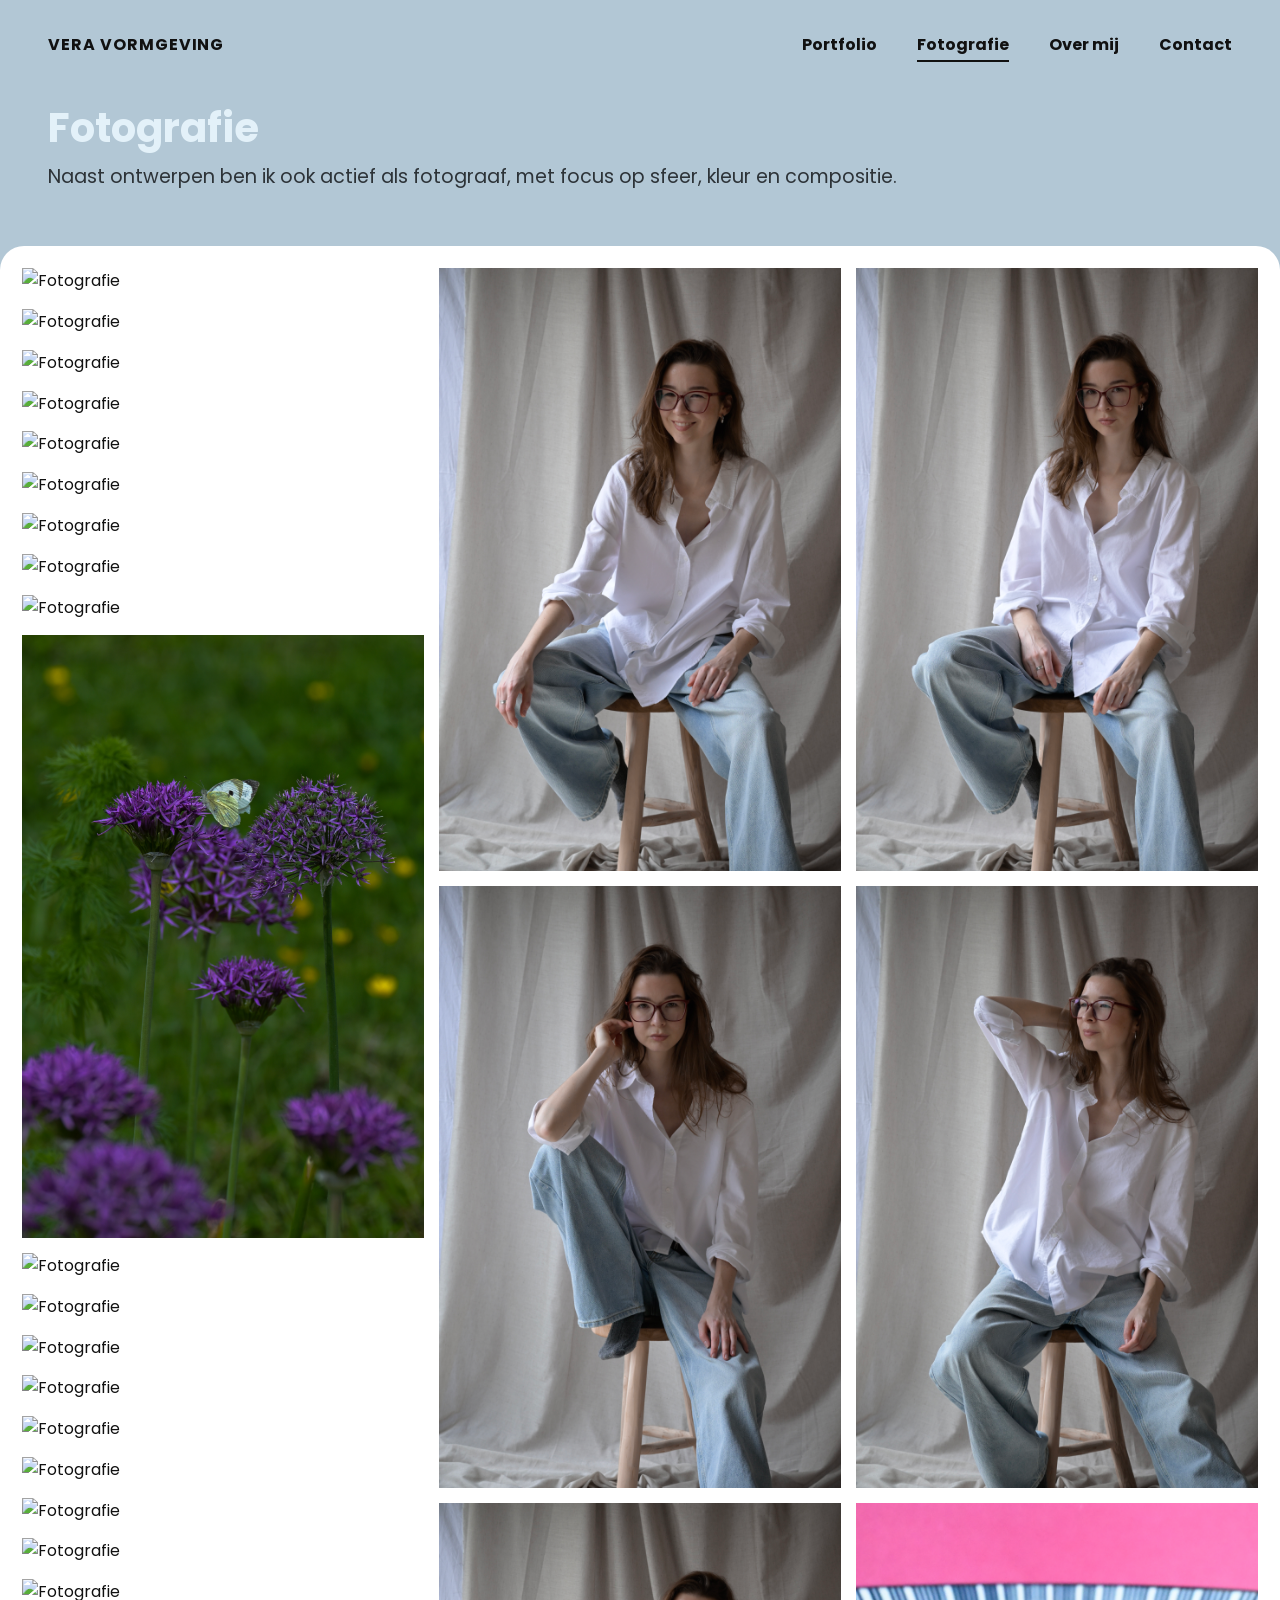
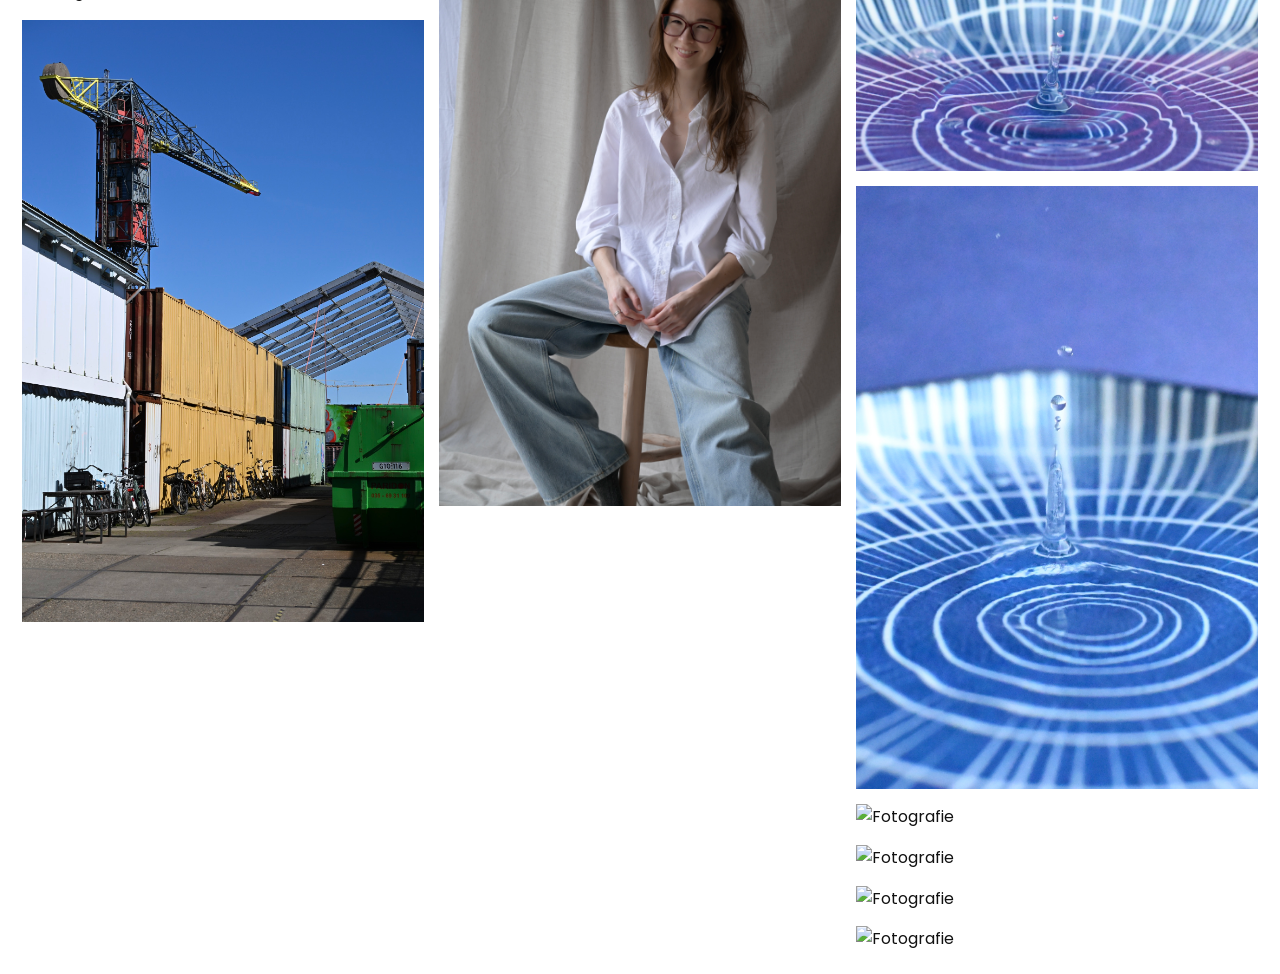
==== fotografie.html @ 042b2f21 "first commit" ====
<!DOCTYPE html>
<html lang="nl">
<head>
    <meta charset="UTF-8">
    <meta name="viewport" content="width=device-width, initial-scale=1.0">
    <title>Fotografie | VERA VORMGEVING</title>
    <link rel="preconnect" href="https://fonts.googleapis.com">
    <link rel="preconnect" href="https://fonts.gstatic.com" crossorigin>
    <link href="https://fonts.googleapis.com/css2?family=Poppins:wght@400;500;700&display=swap" rel="stylesheet">
    <link rel="stylesheet" href="css/style.css">
</head>
<body>

    <div class="top-section subpage-header">
        <header>
            <a href="index.html" class="logo">VERA VORMGEVING</a>
            <nav class="desktop-nav">
                <ul>
                    <li><a href="index.html">Portfolio</a></li>
                    <li><a href="fotografie.html" class="active-page">Fotografie</a></li>
                    <li><a href="over-mij.html">Over mij</a></li>
                    <li><a href="contact.html">Contact</a></li>
                </ul>
            </nav>
            <div class="menu-btn" id="menuToggle">
                Menu <span class="hamburger"></span>
            </div>
        </header>

        <nav class="mobile-nav" id="mobileNav">
            <ul>
                <li><a href="index.html" class="mobile-link">Portfolio</a></li>
                <li><a href="fotografie.html" class="mobile-link">Fotografie</a></li>
                <li><a href="over-mij.html" class="mobile-link">Over mij</a></li>
                <li><a href="contact.html" class="mobile-link">Contact</a></li>
            </ul>
        </nav>

        <section class="hero fotografie-hero">
            <h1>Fotografie</h1>
            <p class="sub-text">Naast ontwerpen ben ik ook actief als fotograaf, met focus op sfeer, kleur en compositie.</p>
        </section>
    </div>

    <main class="photo-masonry-container">
        <div class="photo-masonry-grid">
            
            <div class="grid-item photo-item">
                <img class="project-img" src="images/_DSC1963.jpg" alt="Fotografie" loading="lazy" decoding="async" sizes="(max-width: 768px) 100vw, 400px">
                <div class="item-info" style="display: none;">
                    <span class="category">Landschap</span>
                    <h3>Nijmeegse Aeroclub</h3>
                </div>
                <p class="project-desc" style="display: none;">ISO 100 | Diafragma 9,5 | Sluitertijd 1/250</p>
            </div>

            <div class="grid-item photo-item">
                <img class="project-img" src="images/_DSC1965.jpg" alt="Fotografie" loading="lazy" decoding="async" sizes="(max-width: 768px) 100vw, 400px">
                <div class="item-info" style="display: none;">
                    <span class="category">Natuur</span>
                    <h3>Natuurbegraafplaats Mookerheide</h3>
                </div>
                <p class="project-desc" style="display: none;">ISO 100 | Diafragma 8,0 | Sluitertijd 1/180</p>
            </div>

            <div class="grid-item photo-item">
                <img class="project-img" src="images/_DSC1996.jpg" alt="Fotografie" loading="lazy" decoding="async" sizes="(max-width: 768px) 100vw, 400px">
                <div class="item-info" style="display: none;">
                    <span class="category">Natuur</span>
                    <h3>Natuurbegraafplaats Mookerheide</h3>
                </div>
                <p class="project-desc" style="display: none;">ISO 100 | Diafragma 4,8 | Sluitertijd 1/180</p>
            </div>

            <div class="grid-item photo-item">
                <img class="project-img" src="images/_DSC2135.jpg" alt="Fotografie" loading="lazy" decoding="async" sizes="(max-width: 768px) 100vw, 400px">
                <div class="item-info" style="display: none;">
                    <span class="category">Landschap</span>
                    <h3>Mookerheide</h3>
                </div>
                <p class="project-desc" style="display: none;">ISO 100 | Diafragma 9,5 | Sluitertijd 1/250</p>
            </div>

            <div class="grid-item photo-item">
                <img class="project-img" src="images/_DSC2051.jpg" alt="Fotografie" loading="lazy" decoding="async" sizes="(max-width: 768px) 100vw, 400px">
                <div class="item-info" style="display: none;">
                    <span class="category">Architectuur</span>
                    <h3>Jachtslot Mookerheide</h3>
                </div>
                <p class="project-desc" style="display: none;">ISO 100 | Diafragma 11,0 | Sluitertijd 1/250</p>
            </div>

            <div class="grid-item photo-item">
                <img class="project-img" src="images/_DSC2069.jpg" alt="Fotografie" loading="lazy" decoding="async" sizes="(max-width: 768px) 100vw, 400px">
                <div class="item-info" style="display: none;">
                    <span class="category">Bloemen</span>
                    <h3>Ranonkel</h3>
                </div>
                <p class="project-desc" style="display: none;">ISO 100 | Diafragma 4,8 | Sluitertijd 1/1000</p>
            </div>

            <div class="grid-item photo-item">
                <img class="project-img" src="images/_DSC2071.jpg" alt="Fotografie" loading="lazy" decoding="async" sizes="(max-width: 768px) 100vw, 400px">
                <div class="item-info" style="display: none;">
                    <span class="category">Bloemen</span>
                    <h3>Kogelbloem</h3>
                </div>
                <p class="project-desc" style="display: none;">ISO 100 | Diafragma 9,5 | Sluitertijd 1/350</p>
            </div>

            <div class="grid-item photo-item">
                <img class="project-img" src="images/_DSC2077.jpg" alt="Fotografie" loading="lazy" decoding="async" sizes="(max-width: 768px) 100vw, 400px">
                <div class="item-info" style="display: none;">
                    <span class="category">Bloemen</span>
                    <h3>Nagelkruid met Aardhommel</h3>
                </div>
                <p class="project-desc" style="display: none;">ISO 100 | Diafragma 6,3 | Sluitertijd 1/500</p>
            </div>

            <div class="grid-item photo-item">
                <img class="project-img" src="images/_DSC2081.jpg" alt="Fotografie" loading="lazy" decoding="async" sizes="(max-width: 768px) 100vw, 400px">
                <div class="item-info" style="display: none;">
                    <span class="category">Bloemen</span>
                    <h3>Sierui met Weidehommel</h3>
                </div>
                <p class="project-desc" style="display: none;">ISO 100 | Diafragma 6,3 | Sluitertijd 1/350</p>
            </div>

            <div class="grid-item photo-item">
                <img class="project-img" src="images/_DSC2090.jpg" alt="Fotografie" loading="lazy" decoding="async" sizes="(max-width: 768px) 100vw, 400px">
                <div class="item-info" style="display: none;">
                    <span class="category">Bloemen</span>
                    <h3>Sieruien met Koolwitje</h3>
                </div>
                <p class="project-desc" style="display: none;">ISO 100 | Diafragma 5,6 | Sluitertijd 1/500</p>
            </div>

            <div class="grid-item photo-item">
                <img class="project-img" src="images/_DSC2094.jpg" alt="Fotografie" loading="lazy" decoding="async" sizes="(max-width: 768px) 100vw, 400px">
                <div class="item-info" style="display: none;">
                    <span class="category">Bloemen</span>
                    <h3>Duizendschoon</h3>
                </div>
                <p class="project-desc" style="display: none;">ISO 100 | Diafragma 5,0 | Sluitertijd 1/1000</p>
            </div>

            <div class="grid-item photo-item">
                <img class="project-img" src="images/_DSC2100.jpg" alt="Fotografie" loading="lazy" decoding="async" sizes="(max-width: 768px) 100vw, 400px">
                <div class="item-info" style="display: none;">
                    <span class="category">Industrieel</span>
                    <h3>Waco Glider Monument</h3>
                </div>
                <p class="project-desc" style="display: none;">ISO 100 | Diafragma 4,8 | Sluitertijd 1/1000</p>
            </div>

            <div class="grid-item photo-item">
                <img class="project-img" src="images/_DSC2115.jpg" alt="Fotografie" loading="lazy" decoding="async" sizes="(max-width: 768px) 100vw, 400px">
                <div class="item-info" style="display: none;">
                    <span class="category">Industrieel</span>
                    <h3>Waco Glider Monument</h3>
                </div>
                <p class="project-desc" style="display: none;">ISO 100 | Diafragma 9,5 | Sluitertijd 1/350</p>
            </div>

            <div class="grid-item photo-item">
                <img class="project-img" src="images/_DSC2117.jpg" alt="Fotografie" loading="lazy" decoding="async" sizes="(max-width: 768px) 100vw, 400px">
                <div class="item-info" style="display: none;">
                    <span class="category">Industrieel</span>
                    <h3>Waco Glider Monument</h3>
                </div>
                <p class="project-desc" style="display: none;">ISO 100 | Diafragma 9,5 | Sluitertijd 1/750</p>
            </div>

            <div class="grid-item photo-item">
                <img class="project-img" src="images/_DSC2157.jpg" alt="Fotografie" loading="lazy" decoding="async" sizes="(max-width: 768px) 100vw, 400px">
                <div class="item-info" style="display: none;">
                    <span class="category">Natuur</span>
                    <h3>Tussen de bomen</h3>
                </div>
                <p class="project-desc" style="display: none;">ISO 200 | Diafragma 11,0 | Sluitertijd 1/90</p>
            </div>

            <div class="grid-item photo-item">
                <img class="project-img" src="images/_DSC2173.jpg" alt="Fotografie" loading="lazy" decoding="async" sizes="(max-width: 768px) 100vw, 400px">
                <div class="item-info" style="display: none;">
                    <span class="category">Natuur</span>
                    <h3>Tussen de bomen</h3>
                </div>
                <p class="project-desc" style="display: none;">ISO 200 | Diafragma 11,0 | Sluitertijd 1/125</p>
            </div>

            <div class="grid-item photo-item">
                <img class="project-img" src="images/_DSC1784.jpg" alt="Fotografie" loading="lazy" decoding="async" sizes="(max-width: 768px) 100vw, 400px">
                <div class="item-info" style="display: none;">
                    <span class="category">Architectuur</span>
                    <h3>NDSM-Werf</h3>
                </div>
                <p class="project-desc" style="display: none;">ISO 400 | Diafragma 8,0 | Sluitertijd 1/350</p>
            </div>

            <div class="grid-item photo-item">
                <img class="project-img" src="images/_DSC1789.jpg" alt="Fotografie" loading="lazy" decoding="async" sizes="(max-width: 768px) 100vw, 400px">
                <div class="item-info" style="display: none;">
                    <span class="category">Architectuur</span>
                    <h3>NDSM-Werf</h3>
                </div>
                <p class="project-desc" style="display: none;">ISO 400 | Diafragma 8,0 | Sluitertijd 1/350</p>
            </div>

            <div class="grid-item photo-item">
                <img class="project-img" src="images/DSC_1702.jpg" alt="Fotografie" loading="lazy" decoding="async" sizes="(max-width: 768px) 100vw, 400px">
                <div class="item-info" style="display: none;">
                    <span class="category">Architectuur</span>
                    <h3>NDSM-Werf</h3>
                </div>
                <p class="project-desc" style="display: none;">ISO 100 | Diafragma 13,0 | Sluitertijd 1/90</p>
            </div>
            
            <div class="grid-item photo-item">
                <img class="project-img" src="images/DSC_1680.JPG" alt="Fotografie" loading="lazy" decoding="async" sizes="(max-width: 768px) 100vw, 400px">
                <div class="item-info" style="display: none;">
                    <span class="category">Constructie</span>
                    <h3>Afbouw DGTL</h3>
                </div>
                <p class="project-desc" style="display: none;">ISO 100 | Diafragma 8,0 | Sluitertijd 1/500</p>
            </div>

            <div class="grid-item photo-item">
                <img class="project-img" src="images/_DSC2342.jpg" alt="Fotografie" loading="lazy" decoding="async" sizes="(max-width: 768px) 100vw, 400px">
                <div class="item-info" style="display: none;">
                    <span class="category">Portret</span>
                    <h3>Portretshoot met Annicka</h3>
                </div>
                <p class="project-desc" style="display: none;">ISO 200 | Diafragma 4,5 | Sluitertijd 1/100</p>
            </div>

            <div class="grid-item photo-item">
                <img class="project-img" src="images/_DSC2294.jpg" alt="Fotografie" loading="lazy" decoding="async" sizes="(max-width: 768px) 100vw, 400px">
                <div class="item-info" style="display: none;">
                    <span class="category">Portret</span>
                    <h3>Portretshoot met Annicka</h3>
                </div>
                <p class="project-desc" style="display: none;">ISO 250 | Diafragma 4,5 | Sluitertijd 1/125</p>
            </div>

            <div class="grid-item photo-item">
                <img class="project-img" src="images/_DSC2324.jpg" alt="Fotografie" loading="lazy" decoding="async" sizes="(max-width: 768px) 100vw, 400px">
                <div class="item-info" style="display: none;">
                    <span class="category">Portret</span>
                    <h3>Portretshoot met Annicka</h3>
                </div>
                <p class="project-desc" style="display: none;">ISO 200 | Diafragma 4,5 | Sluitertijd 1/125</p>
            </div>

            <div class="grid-item photo-item">
                <img class="project-img" src="images/_DSC2334.jpg" alt="Fotografie" loading="lazy" decoding="async" sizes="(max-width: 768px) 100vw, 400px">
                <div class="item-info" style="display: none;">
                    <span class="category">Portret</span>
                    <h3>Portretshoot met Annicka</h3>
                </div>
                <p class="project-desc" style="display: none;">ISO 200 | Diafragma 4,5 | Sluitertijd 1/100</p>
            </div>

            <div class="grid-item photo-item">
                <img class="project-img" src="images/_DSC2282.jpg" alt="Fotografie" loading="lazy" decoding="async" sizes="(max-width: 768px) 100vw, 400px">
                <div class="item-info" style="display: none;">
                    <span class="category">Portret</span>
                    <h3>Portretshoot met Annicka</h3>
                </div>
                <p class="project-desc" style="display: none;">ISO 250 | Diafragma 4,5 | Sluitertijd 1/125</p>
            </div>

            <div class="grid-item photo-item">
                <img class="project-img" src="images/DSC_0498.jpg" alt="Fotografie" loading="lazy" decoding="async" sizes="(max-width: 768px) 100vw, 400px">
                <div class="item-info" style="display: none;">
                    <span class="category">Macro</span>
                    <h3>De druppel I</h3>
                </div>
                <p class="project-desc" style="display: none;">ISO 25600 | Diafragma 8,0 | Sluitertijd 1/2000</p>
            </div>

            <div class="grid-item photo-item">
                <img class="project-img" src="images/DSC_0866.jpg" alt="Fotografie" loading="lazy" decoding="async" sizes="(max-width: 768px) 100vw, 400px">
                <div class="item-info" style="display: none;">
                    <span class="category">Macro</span>
                    <h3>De druppel II</h3>
                </div>
                <p class="project-desc" style="display: none;">ISO 25600 | Diafragma 6,7 | Sluitertijd 1/2000</p>
            </div>

            <div class="grid-item photo-item">
                <img class="project-img" src="images/_DSC1944.jpg" alt="Fotografie" loading="lazy" decoding="async" sizes="(max-width: 768px) 100vw, 400px">
                <div class="item-info" style="display: none;">
                    <span class="category">Product</span>
                    <h3>YSL</h3>
                </div>
                <p class="project-desc" style="display: none;">ISO 160 | Diafragma 8,0 | Sluitertijd 30</p>
            </div>

            <div class="grid-item photo-item">
                <img class="project-img" src="images/DSC_1580.JPG" alt="Fotografie" loading="lazy" decoding="async" sizes="(max-width: 768px) 100vw, 400px">
                <div class="item-info" style="display: none;">
                    <span class="category">Macro</span>
                    <h3>Tussen de sprieten</h3>
                </div>
                <p class="project-desc" style="display: none;">ISO 400 | Diafragma 6,0 | Sluitertijd 1/180</p>
            </div>

            <div class="grid-item photo-item">
                <img class="project-img" src="images/DSC_1614.JPG" alt="Fotografie" loading="lazy" decoding="async" sizes="(max-width: 768px) 100vw, 400px">
                <div class="item-info" style="display: none;">
                    <span class="category">Macro</span>
                    <h3>Houtnerf</h3>
                </div>
                <p class="project-desc" style="display: none;">ISO 250 | Diafragma 6,3 | Sluitertijd 1/180</p>
            </div>

            <div class="grid-item photo-item">
                <img class="project-img" src="images/DSC_0244.JPG" alt="Fotografie" loading="lazy" decoding="async" sizes="(max-width: 768px) 100vw, 400px">
                <div class="item-info" style="display: none;">
                    <span class="category">Landschap</span>
                    <h3>Markermeer</h3>
                </div>
                <p class="project-desc" style="display: none;">ISO 100 | Diafragma 8,0 | Sluitertijd 1/500</p>
            </div>

        </div>
    </main>

    <div class="project-modal" id="projectModal">
        <span class="close-btn" id="closeBtn"></span>
        <div class="modal-content">
            <img id="modalMainImg" src="" alt="Grote weergave">
            <div class="modal-info">
                <h3 id="modalTitle">Project Titel</h3>
                <span id="modalCategory">CATEGORIE</span>
                <p class="modal-desc" id="modalDesc">Omschrijving...</p>
            </div>
        </div>
        <span class="nav-btn prev-btn" id="prevBtn">&lt;</span>
        <span class="nav-btn next-btn" id="nextBtn">&gt;</span>
    </div>

    <script src="js/script.js"></script>
</body>
</html>
---- css/style.css ----
/* =========================================
   1. CSS VARIABELEN & BASIS CONFIGURATIE
========================================= */
:root {
    /* Kleurenpalet */
    --color-primary-bg: #b2c7d5;
    --color-white: #ffffff;
    --color-light-blue: #e3f1f9;
    --color-dark-main: #111111;
    --color-dark-sub: #2d3338;
    --color-text-muted: #888888;
    --color-modal-bg: rgba(0, 0, 0, 0.9);
    --color-modal-text: #cccccc;
    
    /* Typografie */
    --font-main: 'Poppins', 'Segoe UI', Arial, sans-serif;
    --font-weight-regular: 400;
    --font-weight-medium: 500;
    --font-weight-bold: 700;
    
    --font-size-h1: 2.5em;
    --font-size-h1-sub: 2.8em;
    --font-size-h3: 1.1em;
    --font-size-body: 1em;
    --font-size-menu: 1em;
    --font-size-subtext: 1.2em;
}

* {
    margin: 0;
    padding: 0;
    box-sizing: border-box;
}

body {
    font-family: var(--font-main);
    background-color: var(--color-white);
    color: var(--color-dark-main);
    line-height: 1.6;
    font-size: var(--font-size-body);
}

body.subpage-body {
    background-color: var(--color-primary-bg) !important;
}

/* =========================================
   2. LAYOUT, STRUCTUUR & HEADER
========================================= */
.top-section {
    background-color: var(--color-primary-bg); 
    padding-bottom: 4em;
}

.subpage-header {
    padding-bottom: 3em;
}

header {
    display: flex;
    justify-content: space-between;
    align-items: center;
    padding: 2em 3em;
    position: relative;
    z-index: 999; 
}

.logo {
    font-weight: var(--font-weight-bold);
    letter-spacing: 0.06em;
    text-decoration: none;
    color: var(--color-dark-main);
}

/* =========================================
   3. NAVIGATIE (DESKTOP & MOBIEL)
========================================= */
.desktop-nav {
    margin-left: auto;
}

.desktop-nav ul {
    display: flex;
    list-style: none;
    gap: 2.5em;
}

.desktop-nav a {
    position: relative;
    text-decoration: none;
    color: var(--color-dark-main);
    font-size: var(--font-size-menu);
    font-weight: var(--font-weight-bold);
    padding-bottom: 0.4em; 
    transition: color 0.3s ease;
}

.desktop-nav a::after {
    content: '';
    position: absolute;
    width: 0;
    height: 0.125em;
    bottom: 0;
    left: 0;
    background-color: var(--color-dark-main);
    transition: width 0.3s ease; 
}

.desktop-nav a:hover::after,
.desktop-nav a.active-page::after {
    width: 100%;
}

/* Mobiel Menu componenten */
.menu-btn {
    display: none;
    align-items: center;
    gap: 0.6em;
    font-weight: var(--font-weight-bold);
    font-size: 0.8em;
    cursor: pointer;
}

.hamburger {
    display: inline-block;
    width: 2em;
    height: 2em;
    background-color: var(--color-dark-main);
    border-radius: 50%;
    position: relative;
}

.hamburger::before,
.hamburger::after {
    content: '';
    position: absolute;
    width: 0.875em;
    height: 0.1em;
    background-color: var(--color-white);
    left: 0.55em;
    transition: all 0.3s ease; 
}

.hamburger::before { top: 0.75em; }
.hamburger::after { top: 1.15em; }

.menu-btn.active .hamburger::before {
    top: 0.95em;
    transform: rotate(45deg);
}

.menu-btn.active .hamburger::after {
    top: 0.95em;
    transform: rotate(-45deg);
}

.mobile-nav {
    position: fixed; 
    top: 0;
    left: 0;
    width: 100%;
    height: 100vh; 
    background-color: var(--color-primary-bg); 
    display: flex;
    justify-content: center;
    align-items: center;
    z-index: 998; 
    opacity: 0;
    visibility: hidden;
    transform: translateY(-1.25em); 
    transition: all 0.4s ease;
}

.mobile-nav.open {
    opacity: 1;
    visibility: visible;
    transform: translateY(0);
}

.mobile-nav ul {
    list-style: none;
    text-align: center;
}

.mobile-nav li {
    margin: 1.5em 0;
}

.mobile-nav a {
    color: var(--color-dark-main);
    font-size: 1.5em; 
    font-weight: var(--font-weight-medium);
    letter-spacing: -0.04em;
    text-decoration: none;
    transition: opacity 0.3s;
}

.mobile-nav a:hover {
    opacity: 0.5;
}

/* =========================================
   4. HERO SECTIE & FILTERS
========================================= */
.hero {
    padding: 1em 3em;
}

.hero h1 {
    font-size: var(--font-size-h1);
    max-width: 32em;
    line-height: 1.1;
    margin-bottom: 0.3em;
    color: var(--color-light-blue);
}

.sub-text {
    font-size: var(--font-size-subtext);
    color: var(--color-dark-sub);
    margin-bottom: 1em;
}

.controls {
    display: flex;
    justify-content: space-between;
    align-items: flex-end;
    margin-top: 3em;
}

.filters {
    display: flex;
    gap: 0.5em;
}

.filter-btn {
    background: none;
    border: 0.04em solid var(--color-white);
    padding: 0.6em 1.2em;
    border-radius: 1.25em;
    font-size: 0.9em;
    font-weight: var(--font-weight-bold);
    cursor: pointer;
    transition: 0.3s;
    color: var(--color-dark-sub);
}

.filter-btn.active, .filter-btn:hover {
    background: var(--color-dark-main);
    color: var(--color-white);
    border-color: var(--color-dark-main);
}

/* =========================================
   5. PORTFOLIO GRID (HOMEPAGE)
========================================= */
.gallery-container {
    background: var(--color-white);
    border-radius: 1.5em 1.5em 0 0;
    margin-top: -1.85em;
    padding: 4em 3em;
}

.gallery-grid {
    display: grid;
    grid-template-columns: repeat(auto-fill, minmax(18.75em, 1fr));
    gap: 3em 1.5em; 
}

.grid-item {
    display: flex;
    flex-direction: column;
    cursor: pointer;
}

.grid-item.hide {
    display: none !important;
}

.project-frame {
    width: 100%;
    height: 21.875em; 
    background-color: #f7f8f9; 
    padding: 1.25em; 
    border-radius: 0.6em; 
    display: flex;
    justify-content: center;
    align-items: center;
    margin-bottom: 0.9em;
}

.project-img {
    max-width: 100%;
    max-height: 100%;
    width: auto;
    height: auto;
    display: block; 
    transition: transform 0.4s ease;
}

.grid-item:hover .project-img,
.photo-item:hover .project-img {
    transform: scale(1.03); 
}

.category {
    font-size: 0.65em;
    font-weight: var(--font-weight-bold);
    color: var(--color-text-muted);
    letter-spacing: 0.06em;
}

.item-info h3 {
    font-size: var(--font-size-h3);
    margin-top: 0.2em;
    font-weight: var(--font-weight-medium);
    color: var(--color-dark-main);
}

.project-desc {
    display: none; 
}

/* =========================================
   6. FOTOGRAFIE MASONRY WALL (APARTE PAGINA)
========================================= */
.photo-masonry-container {
    background: var(--color-white);
    border-radius: 1.5em 1.5em 0 0;
    margin-top: -1.85em;
    padding: 1.4em; 
}

.photo-masonry-grid {
    column-count: 3;
    column-gap: 0.95em; 
    width: 100%;
}

.photo-item {
    display: block;
    width: 100%;
    margin-bottom: 0.95em; 
    break-inside: avoid; 
    cursor: pointer;
    overflow: hidden;
}

.photo-item .project-img {
    width: 100%;
    height: auto; 
    border-radius: 0; 
}

/* =========================================
   7. SUBPAGINA LAY-OUTS (OVER MIJ & CONTACT)
========================================= */
.subpage-container {
    background-color: var(--color-primary-bg); 
    padding: 4em 3em;
}

.about-text h1, 
.contact-page-layout h1 {
    font-size: var(--font-size-h1-sub);
    margin-bottom: 0.3em;
    font-weight: var(--font-weight-bold);
    color: var(--color-light-blue); 
}

.about-text p,
.contact-intro {
    font-size: var(--font-size-body);
    color: var(--color-dark-sub);
    line-height: 1.7;
    max-width: 38em;
}

.about-page-layout {
    max-width: 68.75em;
    margin: 0 auto;
    display: flex;
    align-items: center;
    gap: 4em;
    padding: 1em 0;
}

.about-image {
    flex: 1;
}

.about-image img {
    width: 100%;
    max-width: 28em;
    height: auto;
    display: block;
    margin: 0 auto;
    box-shadow: 0 0.6em 1.8em rgba(0,0,0,0.05);
}

.about-text {
    flex: 1.2;
}

.about-text p {
    margin-bottom: 1.1em;
}

.contact-page-layout {
    max-width: 40.625em;
    margin: 0 auto;
    text-align: center;
    padding: 1em 0;
    display: flex;
    flex-direction: column;
    align-items: center;
}

.contact-intro {
    margin-bottom: 3em;
}

.contact-form {
    display: flex;
    flex-direction: column;
    gap: 1.2em;
    width: 100%;
}

.form-group input,
.form-group textarea {
    width: 100%;
    padding: 1em;
    border: 0.06em solid var(--color-white);
    border-radius: 0.6em;
    font-family: inherit;
    font-size: 0.95em;
    outline: none;
    background-color: rgba(255, 255, 255, 0.9); 
    transition: all 0.3s;
}

.form-group input:focus,
.form-group textarea:focus {
    border-color: var(--color-dark-main);
    background-color: var(--white);
}

.submit-btn {
    background-color: var(--color-dark-main);
    color: var(--color-white);
    border: none;
    padding: 1em 2.5em;
    border-radius: 1.55em;
    font-weight: var(--font-weight-bold);
    font-size: 0.95em;
    cursor: pointer;
    transition: all 0.3s;
    align-self: center;
    margin-top: 1em;
}

.submit-btn:hover {
    background-color: var(--color-white);
    color: var(--color-dark-main);
}

/* =========================================
   8. PROJECT POP-UP / MODAL
========================================= */
.project-modal {
    position: fixed;
    top: 0;
    left: 0;
    width: 100%;
    height: 100vh;
    background-color: var(--color-modal-bg); 
    z-index: 1000; 
    display: flex;
    justify-content: center;
    align-items: center;
    opacity: 0;
    visibility: hidden;
    transition: all 0.3s ease;
}

.project-modal.active {
    opacity: 1;
    visibility: visible;
}

.modal-content {
    position: relative;
    width: 85%; 
    max-width: 75em;
    display: flex;
    flex-direction: row; 
    align-items: center;
    justify-content: center;
    gap: 4em; 
}

.modal-content img {
    max-width: 60%; 
    max-height: 85vh; 
    object-fit: contain; 
    box-shadow: 0 0.6em 2.5em rgba(0, 0, 0, 0.6); 
}

.modal-info {
    text-align: left; 
    max-width: 40%; 
    display: flex;
    flex-direction: column;
}

.modal-info h3 {
    color: var(--color-white); 
    font-size: 1.6em; 
    margin-bottom: 0.2em;
    line-height: 1.2;
    font-weight: var(--font-weight-medium);
}

#modalCategory {
    color: var(--color-text-muted); 
    font-size: 0.8em;
    letter-spacing: 0.12em;
    margin-bottom: 1.5em;
    display: block; 
}

.modal-desc {
    font-size: 1.05em;
    color: var(--color-modal-text); 
    line-height: 1.7;
}

.close-btn {
    position: fixed; 
    top: 2em;
    right: 3em;
    width: 2em;  
    height: 2em;
    background-color: var(--color-white); 
    border-radius: 50%;
    cursor: pointer;
    transition: transform 0.3s ease;
    z-index: 1002;
}

.close-btn::before,
.close-btn::after {
    content: '';
    position: absolute;
    width: 0.875em;
    height: 0.1em;
    background-color: var(--color-dark-main); 
    left: 0.55em;
    top: 0.95em; 
    pointer-events: none; 
}

.close-btn::before { transform: rotate(45deg); }
.close-btn::after { transform: rotate(-45deg); }
.close-btn:hover { transform: scale(1.1); }

.nav-btn {
    position: fixed; 
    top: 50%;
    transform: translateY(-50%);
    font-size: 2em; 
    color: rgba(255, 255, 255, 0.7);
    cursor: pointer;
    padding: 0.45em;
    user-select: none; 
    transition: color 0.3s, transform 0.3s;
    z-index: 1002; 
}

.nav-btn:hover {
    color: var(--color-white);
    transform: translateY(-50%) scale(1.1); 
}

.prev-btn { left: 2%; }
.next-btn { right: 2%; }

/* =========================================
   9. MEDIA QUERIES (RESPONSIVE)
========================================= */
@media (max-width: 56.25em) {
    .photo-masonry-grid {
        column-count: 2;
    }
}

@media (max-width: 48em) {
    .desktop-nav { display: none; }
    .menu-btn { display: flex; }
    
    header, .hero { padding: 1.5em; }
    .hero h1 { font-size: 2.2em; }
    .filters { flex-wrap: wrap; gap: 0.5em; }
    
    .gallery-container {
        padding: 2em 1.5em;
        margin-top: -0.95em; 
        border-radius: 0.95em 0.95em 0 0;
    }
    
    .subpage-container { padding: 2em 1.5em; }
    .about-page-layout, .contact-page-layout { flex-direction: column; text-align: center; }
    .about-text h1, .contact-page-layout h1 { font-size: 2.2em; }
    .submit-btn { width: 100%; }

    .modal-content { flex-direction: column; gap: 1.5em; width: 90%; }
    .modal-content img { max-height: 55vh; max-width: 100%; }
    .modal-info { max-width: 100%; text-align: center; }
    #modalCategory { margin-bottom: 0.5em; }
    
    .close-btn { 
        top: 1.5em; 
        right: 1.5em; 
    }
    
    .nav-btn { 
        font-size: 2em;
        top: auto !important;
        bottom: 1.5em;
        transform: none !important;
        transition: none !important;
    }
    
    .prev-btn { 
        left: 20%; 
    }
    
    .next-btn { 
        right: 20%; 
    }

    .modal-content {
        padding-bottom: 4em;
    }
}

@media (max-width: 37.5em) {
    .photo-masonry-grid {
        column-count: 1;
        column-gap: 0;
    }
    .photo-item {
        margin-bottom: 0.6em;
    }
    .photo-masonry-container {
        padding: 1.2em;
    }
}
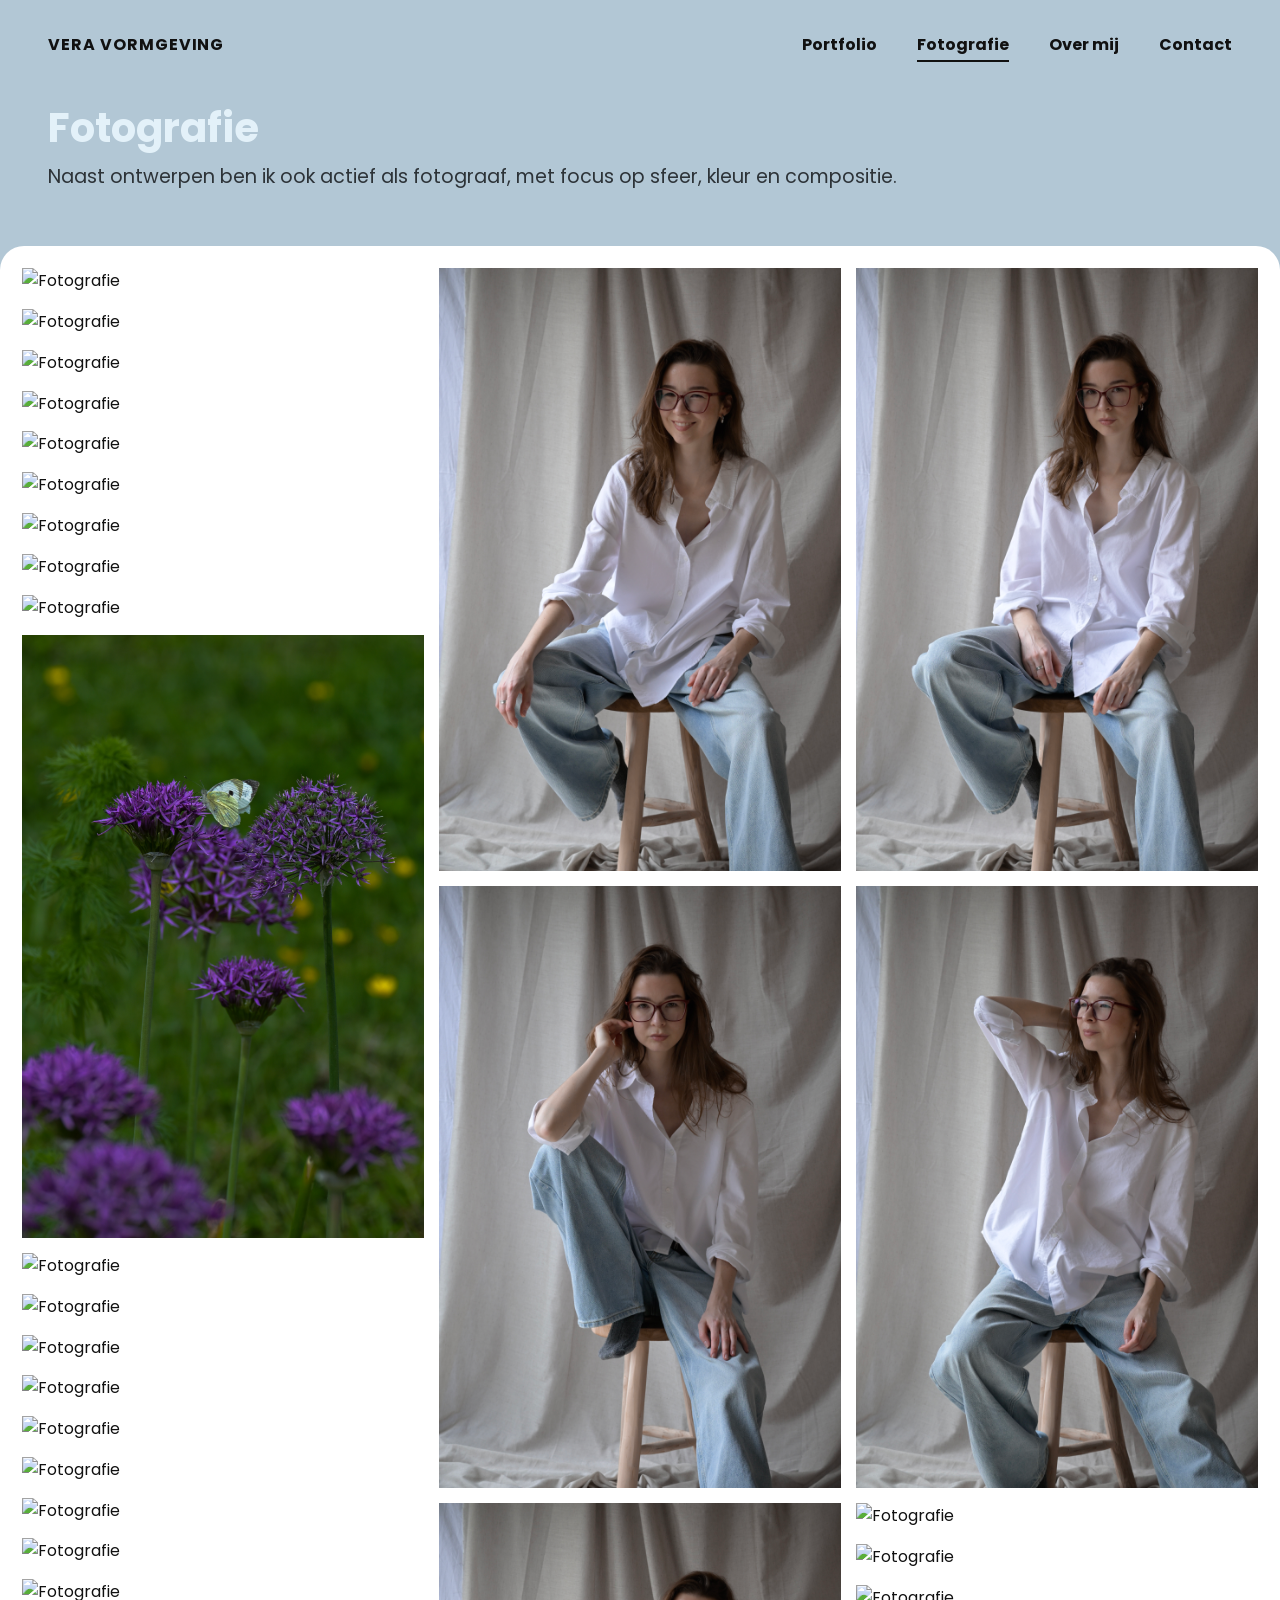
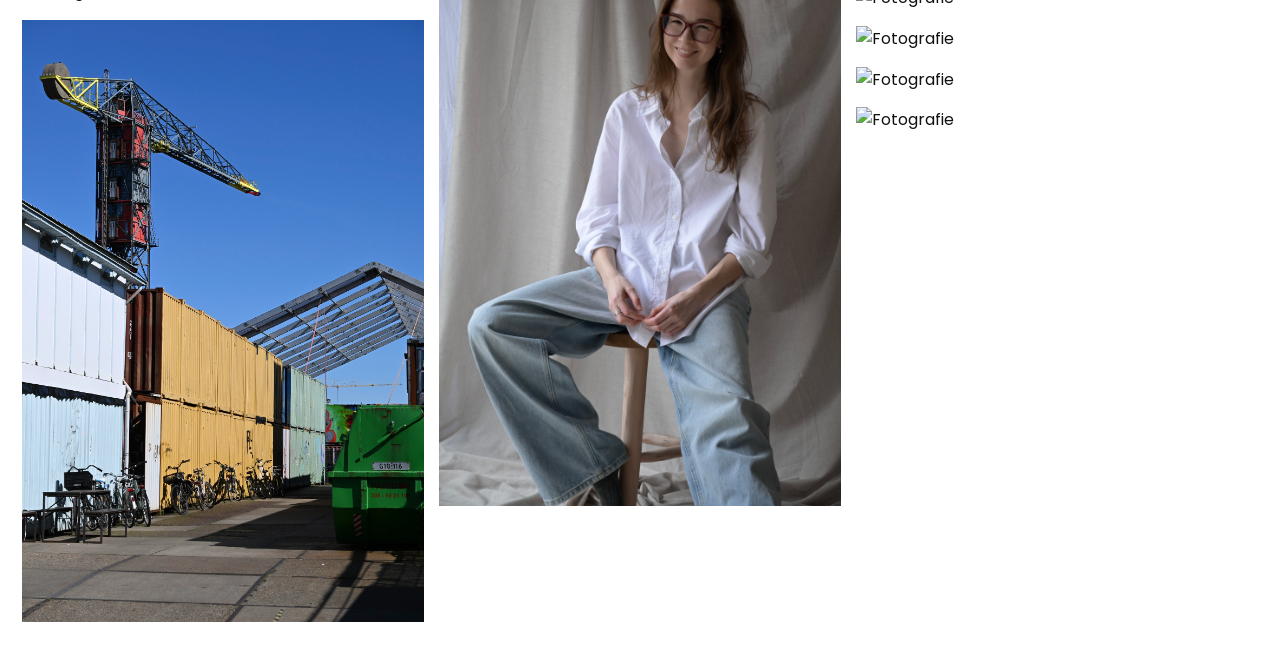
==== commit 53f345b0: "naamwijziging afbeeldingen" ====
--- a/fotografie.html
+++ b/fotografie.html
@@ -46,7 +46,7 @@
         <div class="photo-masonry-grid">
             
             <div class="grid-item photo-item">
-                <img class="project-img" src="images/_DSC1963.jpg" alt="Fotografie" loading="lazy" decoding="async" sizes="(max-width: 768px) 100vw, 400px">
+                <img class="project-img" src="images/DSC_1963.JPG" alt="Fotografie" loading="lazy" decoding="async" sizes="(max-width: 768px) 100vw, 400px">
                 <div class="item-info" style="display: none;">
                     <span class="category">Landschap</span>
                     <h3>Nijmeegse Aeroclub</h3>
@@ -55,7 +55,7 @@
             </div>
 
             <div class="grid-item photo-item">
-                <img class="project-img" src="images/_DSC1965.jpg" alt="Fotografie" loading="lazy" decoding="async" sizes="(max-width: 768px) 100vw, 400px">
+                <img class="project-img" src="images/DSC_1965.JPG" alt="Fotografie" loading="lazy" decoding="async" sizes="(max-width: 768px) 100vw, 400px">
                 <div class="item-info" style="display: none;">
                     <span class="category">Natuur</span>
                     <h3>Natuurbegraafplaats Mookerheide</h3>
@@ -64,7 +64,7 @@
             </div>
 
             <div class="grid-item photo-item">
-                <img class="project-img" src="images/_DSC1996.jpg" alt="Fotografie" loading="lazy" decoding="async" sizes="(max-width: 768px) 100vw, 400px">
+                <img class="project-img" src="images/DSC_1996.JPG" alt="Fotografie" loading="lazy" decoding="async" sizes="(max-width: 768px) 100vw, 400px">
                 <div class="item-info" style="display: none;">
                     <span class="category">Natuur</span>
                     <h3>Natuurbegraafplaats Mookerheide</h3>
@@ -73,7 +73,7 @@
             </div>
 
             <div class="grid-item photo-item">
-                <img class="project-img" src="images/_DSC2135.jpg" alt="Fotografie" loading="lazy" decoding="async" sizes="(max-width: 768px) 100vw, 400px">
+                <img class="project-img" src="images/DSC_2135.JPG" alt="Fotografie" loading="lazy" decoding="async" sizes="(max-width: 768px) 100vw, 400px">
                 <div class="item-info" style="display: none;">
                     <span class="category">Landschap</span>
                     <h3>Mookerheide</h3>
@@ -82,7 +82,7 @@
             </div>
 
             <div class="grid-item photo-item">
-                <img class="project-img" src="images/_DSC2051.jpg" alt="Fotografie" loading="lazy" decoding="async" sizes="(max-width: 768px) 100vw, 400px">
+                <img class="project-img" src="images/DSC_2051.JPG" alt="Fotografie" loading="lazy" decoding="async" sizes="(max-width: 768px) 100vw, 400px">
                 <div class="item-info" style="display: none;">
                     <span class="category">Architectuur</span>
                     <h3>Jachtslot Mookerheide</h3>
@@ -91,7 +91,7 @@
             </div>
 
             <div class="grid-item photo-item">
-                <img class="project-img" src="images/_DSC2069.jpg" alt="Fotografie" loading="lazy" decoding="async" sizes="(max-width: 768px) 100vw, 400px">
+                <img class="project-img" src="images/DSC_2069.JPG" alt="Fotografie" loading="lazy" decoding="async" sizes="(max-width: 768px) 100vw, 400px">
                 <div class="item-info" style="display: none;">
                     <span class="category">Bloemen</span>
                     <h3>Ranonkel</h3>
@@ -100,7 +100,7 @@
             </div>
 
             <div class="grid-item photo-item">
-                <img class="project-img" src="images/_DSC2071.jpg" alt="Fotografie" loading="lazy" decoding="async" sizes="(max-width: 768px) 100vw, 400px">
+                <img class="project-img" src="images/DSC_2071.JPG" alt="Fotografie" loading="lazy" decoding="async" sizes="(max-width: 768px) 100vw, 400px">
                 <div class="item-info" style="display: none;">
                     <span class="category">Bloemen</span>
                     <h3>Kogelbloem</h3>
@@ -109,7 +109,7 @@
             </div>
 
             <div class="grid-item photo-item">
-                <img class="project-img" src="images/_DSC2077.jpg" alt="Fotografie" loading="lazy" decoding="async" sizes="(max-width: 768px) 100vw, 400px">
+                <img class="project-img" src="images/DSC_2077.JPG" alt="Fotografie" loading="lazy" decoding="async" sizes="(max-width: 768px) 100vw, 400px">
                 <div class="item-info" style="display: none;">
                     <span class="category">Bloemen</span>
                     <h3>Nagelkruid met Aardhommel</h3>
@@ -118,7 +118,7 @@
             </div>
 
             <div class="grid-item photo-item">
-                <img class="project-img" src="images/_DSC2081.jpg" alt="Fotografie" loading="lazy" decoding="async" sizes="(max-width: 768px) 100vw, 400px">
+                <img class="project-img" src="images/DSC_2081.JPG" alt="Fotografie" loading="lazy" decoding="async" sizes="(max-width: 768px) 100vw, 400px">
                 <div class="item-info" style="display: none;">
                     <span class="category">Bloemen</span>
                     <h3>Sierui met Weidehommel</h3>
@@ -127,7 +127,7 @@
             </div>
 
             <div class="grid-item photo-item">
-                <img class="project-img" src="images/_DSC2090.jpg" alt="Fotografie" loading="lazy" decoding="async" sizes="(max-width: 768px) 100vw, 400px">
+                <img class="project-img" src="images/DSC_2090.JPG" alt="Fotografie" loading="lazy" decoding="async" sizes="(max-width: 768px) 100vw, 400px">
                 <div class="item-info" style="display: none;">
                     <span class="category">Bloemen</span>
                     <h3>Sieruien met Koolwitje</h3>
@@ -136,7 +136,7 @@
             </div>
 
             <div class="grid-item photo-item">
-                <img class="project-img" src="images/_DSC2094.jpg" alt="Fotografie" loading="lazy" decoding="async" sizes="(max-width: 768px) 100vw, 400px">
+                <img class="project-img" src="images/DSC_2094.JPG" alt="Fotografie" loading="lazy" decoding="async" sizes="(max-width: 768px) 100vw, 400px">
                 <div class="item-info" style="display: none;">
                     <span class="category">Bloemen</span>
                     <h3>Duizendschoon</h3>
@@ -145,7 +145,7 @@
             </div>
 
             <div class="grid-item photo-item">
-                <img class="project-img" src="images/_DSC2100.jpg" alt="Fotografie" loading="lazy" decoding="async" sizes="(max-width: 768px) 100vw, 400px">
+                <img class="project-img" src="images/DSC_2100.JPG" alt="Fotografie" loading="lazy" decoding="async" sizes="(max-width: 768px) 100vw, 400px">
                 <div class="item-info" style="display: none;">
                     <span class="category">Industrieel</span>
                     <h3>Waco Glider Monument</h3>
@@ -154,7 +154,7 @@
             </div>
 
             <div class="grid-item photo-item">
-                <img class="project-img" src="images/_DSC2115.jpg" alt="Fotografie" loading="lazy" decoding="async" sizes="(max-width: 768px) 100vw, 400px">
+                <img class="project-img" src="images/DSC_2115.JPG" alt="Fotografie" loading="lazy" decoding="async" sizes="(max-width: 768px) 100vw, 400px">
                 <div class="item-info" style="display: none;">
                     <span class="category">Industrieel</span>
                     <h3>Waco Glider Monument</h3>
@@ -163,7 +163,7 @@
             </div>
 
             <div class="grid-item photo-item">
-                <img class="project-img" src="images/_DSC2117.jpg" alt="Fotografie" loading="lazy" decoding="async" sizes="(max-width: 768px) 100vw, 400px">
+                <img class="project-img" src="images/DSC_2117.JPG" alt="Fotografie" loading="lazy" decoding="async" sizes="(max-width: 768px) 100vw, 400px">
                 <div class="item-info" style="display: none;">
                     <span class="category">Industrieel</span>
                     <h3>Waco Glider Monument</h3>
@@ -172,7 +172,7 @@
             </div>
 
             <div class="grid-item photo-item">
-                <img class="project-img" src="images/_DSC2157.jpg" alt="Fotografie" loading="lazy" decoding="async" sizes="(max-width: 768px) 100vw, 400px">
+                <img class="project-img" src="images/DSC_2157.JPG" alt="Fotografie" loading="lazy" decoding="async" sizes="(max-width: 768px) 100vw, 400px">
                 <div class="item-info" style="display: none;">
                     <span class="category">Natuur</span>
                     <h3>Tussen de bomen</h3>
@@ -181,7 +181,7 @@
             </div>
 
             <div class="grid-item photo-item">
-                <img class="project-img" src="images/_DSC2173.jpg" alt="Fotografie" loading="lazy" decoding="async" sizes="(max-width: 768px) 100vw, 400px">
+                <img class="project-img" src="images/DSC_2173.JPG" alt="Fotografie" loading="lazy" decoding="async" sizes="(max-width: 768px) 100vw, 400px">
                 <div class="item-info" style="display: none;">
                     <span class="category">Natuur</span>
                     <h3>Tussen de bomen</h3>
@@ -190,7 +190,7 @@
             </div>
 
             <div class="grid-item photo-item">
-                <img class="project-img" src="images/_DSC1784.jpg" alt="Fotografie" loading="lazy" decoding="async" sizes="(max-width: 768px) 100vw, 400px">
+                <img class="project-img" src="images/DSC_1784.JPG" alt="Fotografie" loading="lazy" decoding="async" sizes="(max-width: 768px) 100vw, 400px">
                 <div class="item-info" style="display: none;">
                     <span class="category">Architectuur</span>
                     <h3>NDSM-Werf</h3>
@@ -199,7 +199,7 @@
             </div>
 
             <div class="grid-item photo-item">
-                <img class="project-img" src="images/_DSC1789.jpg" alt="Fotografie" loading="lazy" decoding="async" sizes="(max-width: 768px) 100vw, 400px">
+                <img class="project-img" src="images/DSC_1789.JPG" alt="Fotografie" loading="lazy" decoding="async" sizes="(max-width: 768px) 100vw, 400px">
                 <div class="item-info" style="display: none;">
                     <span class="category">Architectuur</span>
                     <h3>NDSM-Werf</h3>
@@ -208,7 +208,7 @@
             </div>
 
             <div class="grid-item photo-item">
-                <img class="project-img" src="images/DSC_1702.jpg" alt="Fotografie" loading="lazy" decoding="async" sizes="(max-width: 768px) 100vw, 400px">
+                <img class="project-img" src="images/DSC_1702.JPG" alt="Fotografie" loading="lazy" decoding="async" sizes="(max-width: 768px) 100vw, 400px">
                 <div class="item-info" style="display: none;">
                     <span class="category">Architectuur</span>
                     <h3>NDSM-Werf</h3>
@@ -226,7 +226,7 @@
             </div>
 
             <div class="grid-item photo-item">
-                <img class="project-img" src="images/_DSC2342.jpg" alt="Fotografie" loading="lazy" decoding="async" sizes="(max-width: 768px) 100vw, 400px">
+                <img class="project-img" src="images/DSC_2342.JPG" alt="Fotografie" loading="lazy" decoding="async" sizes="(max-width: 768px) 100vw, 400px">
                 <div class="item-info" style="display: none;">
                     <span class="category">Portret</span>
                     <h3>Portretshoot met Annicka</h3>
@@ -235,7 +235,7 @@
             </div>
 
             <div class="grid-item photo-item">
-                <img class="project-img" src="images/_DSC2294.jpg" alt="Fotografie" loading="lazy" decoding="async" sizes="(max-width: 768px) 100vw, 400px">
+                <img class="project-img" src="images/DSC_2294.JPG" alt="Fotografie" loading="lazy" decoding="async" sizes="(max-width: 768px) 100vw, 400px">
                 <div class="item-info" style="display: none;">
                     <span class="category">Portret</span>
                     <h3>Portretshoot met Annicka</h3>
@@ -244,7 +244,7 @@
             </div>
 
             <div class="grid-item photo-item">
-                <img class="project-img" src="images/_DSC2324.jpg" alt="Fotografie" loading="lazy" decoding="async" sizes="(max-width: 768px) 100vw, 400px">
+                <img class="project-img" src="images/DSC_2324.JPG" alt="Fotografie" loading="lazy" decoding="async" sizes="(max-width: 768px) 100vw, 400px">
                 <div class="item-info" style="display: none;">
                     <span class="category">Portret</span>
                     <h3>Portretshoot met Annicka</h3>
@@ -253,7 +253,7 @@
             </div>
 
             <div class="grid-item photo-item">
-                <img class="project-img" src="images/_DSC2334.jpg" alt="Fotografie" loading="lazy" decoding="async" sizes="(max-width: 768px) 100vw, 400px">
+                <img class="project-img" src="images/DSC_2334.JPG" alt="Fotografie" loading="lazy" decoding="async" sizes="(max-width: 768px) 100vw, 400px">
                 <div class="item-info" style="display: none;">
                     <span class="category">Portret</span>
                     <h3>Portretshoot met Annicka</h3>
@@ -262,7 +262,7 @@
             </div>
 
             <div class="grid-item photo-item">
-                <img class="project-img" src="images/_DSC2282.jpg" alt="Fotografie" loading="lazy" decoding="async" sizes="(max-width: 768px) 100vw, 400px">
+                <img class="project-img" src="images/DSC_2282.JPG" alt="Fotografie" loading="lazy" decoding="async" sizes="(max-width: 768px) 100vw, 400px">
                 <div class="item-info" style="display: none;">
                     <span class="category">Portret</span>
                     <h3>Portretshoot met Annicka</h3>
@@ -271,7 +271,7 @@
             </div>
 
             <div class="grid-item photo-item">
-                <img class="project-img" src="images/DSC_0498.jpg" alt="Fotografie" loading="lazy" decoding="async" sizes="(max-width: 768px) 100vw, 400px">
+                <img class="project-img" src="images/DSC_0498.JPG" alt="Fotografie" loading="lazy" decoding="async" sizes="(max-width: 768px) 100vw, 400px">
                 <div class="item-info" style="display: none;">
                     <span class="category">Macro</span>
                     <h3>De druppel I</h3>
@@ -280,7 +280,7 @@
             </div>
 
             <div class="grid-item photo-item">
-                <img class="project-img" src="images/DSC_0866.jpg" alt="Fotografie" loading="lazy" decoding="async" sizes="(max-width: 768px) 100vw, 400px">
+                <img class="project-img" src="images/DSC_0866.JPG" alt="Fotografie" loading="lazy" decoding="async" sizes="(max-width: 768px) 100vw, 400px">
                 <div class="item-info" style="display: none;">
                     <span class="category">Macro</span>
                     <h3>De druppel II</h3>
@@ -289,7 +289,7 @@
             </div>
 
             <div class="grid-item photo-item">
-                <img class="project-img" src="images/_DSC1944.jpg" alt="Fotografie" loading="lazy" decoding="async" sizes="(max-width: 768px) 100vw, 400px">
+                <img class="project-img" src="images/DSC_1944.JPG" alt="Fotografie" loading="lazy" decoding="async" sizes="(max-width: 768px) 100vw, 400px">
                 <div class="item-info" style="display: none;">
                     <span class="category">Product</span>
                     <h3>YSL</h3>
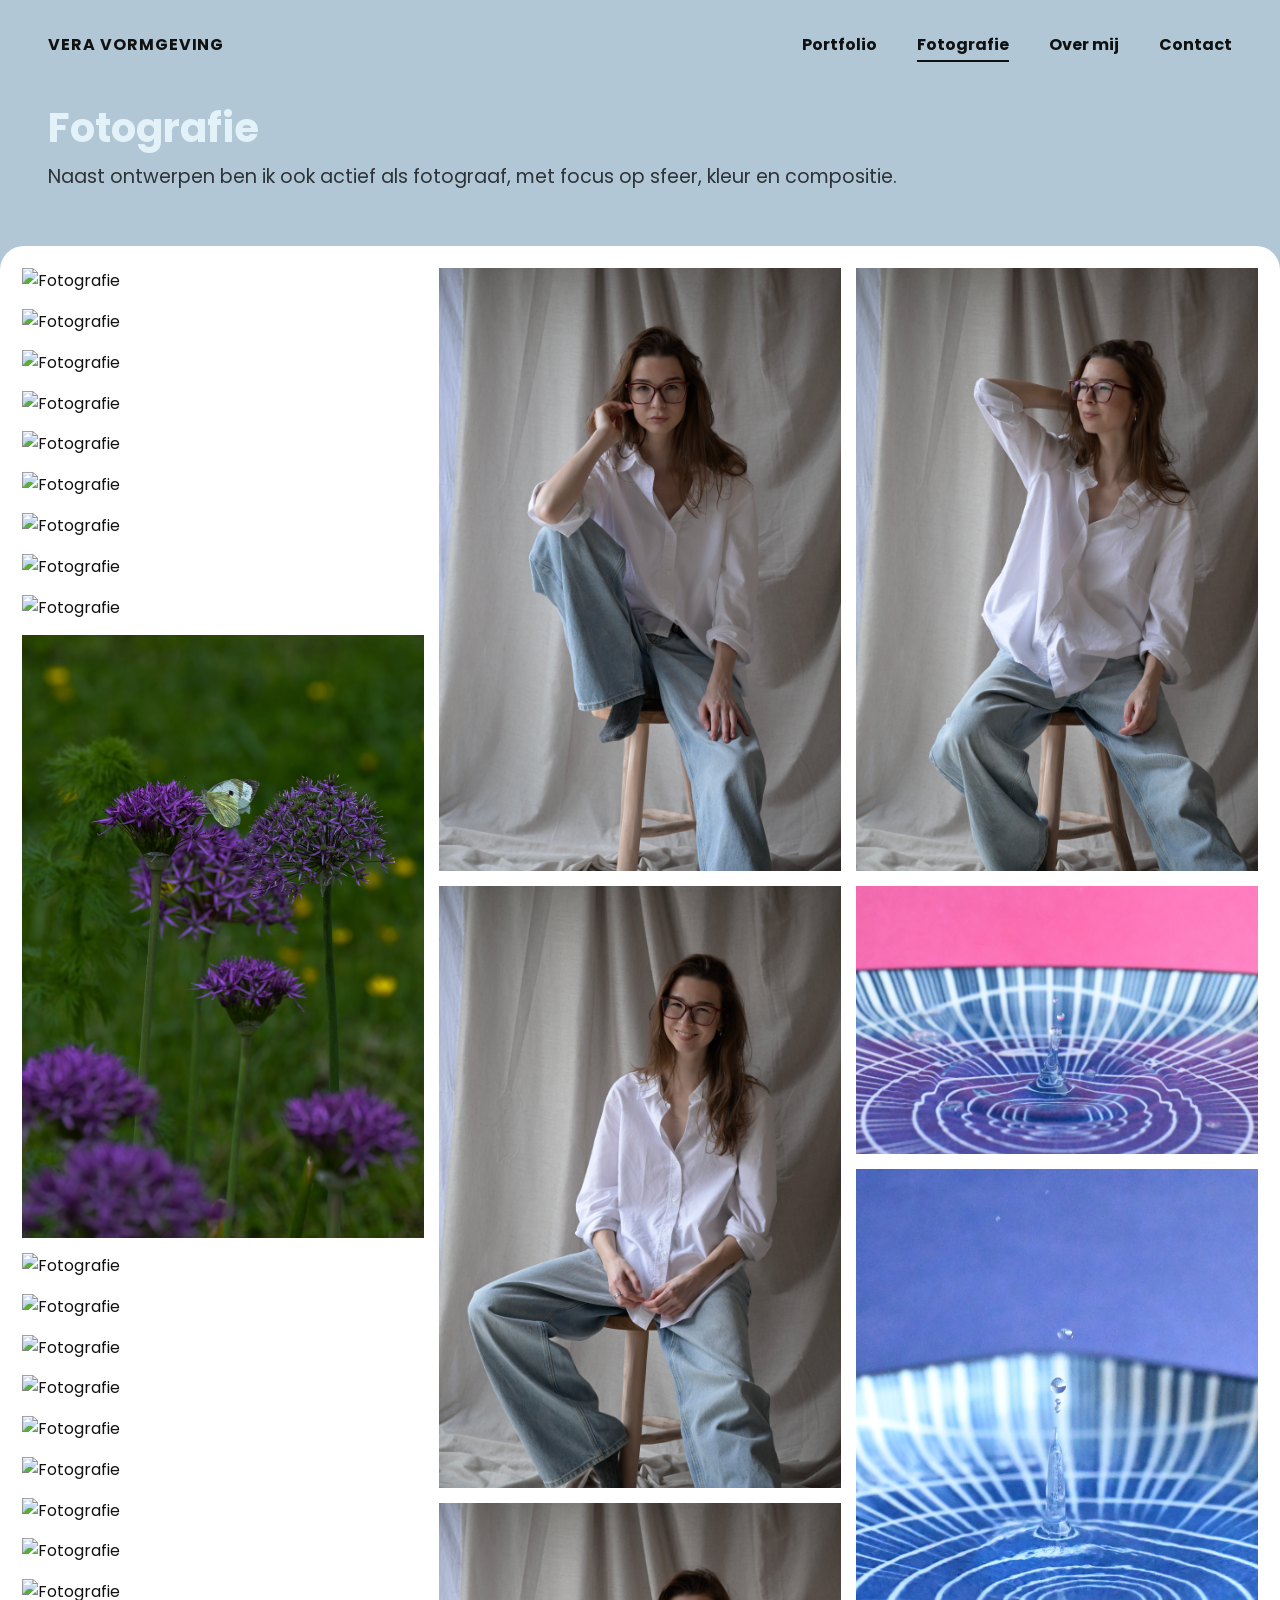
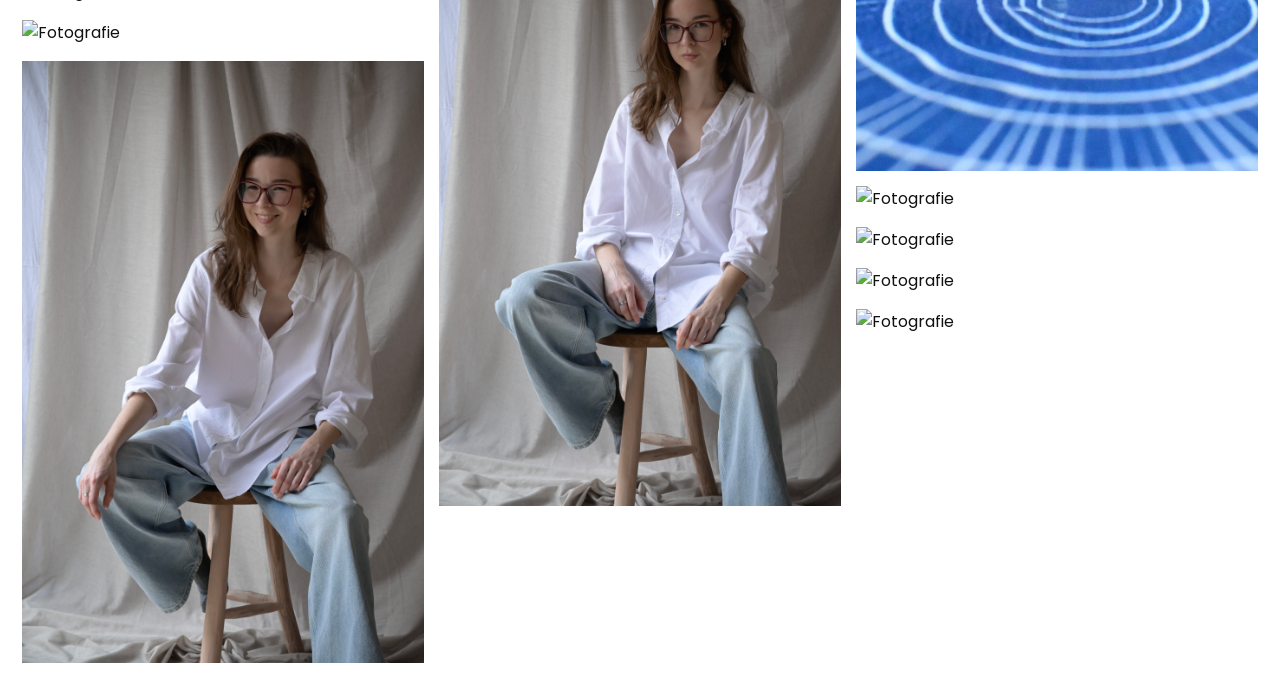
==== commit 45c86f7c: "naamwijziging afbeeldingen 2" ====
--- a/fotografie.html
+++ b/fotografie.html
@@ -217,7 +217,7 @@
             </div>
             
             <div class="grid-item photo-item">
-                <img class="project-img" src="images/DSC_1680.JPG" alt="Fotografie" loading="lazy" decoding="async" sizes="(max-width: 768px) 100vw, 400px">
+                <img class="project-img" src="images/DSC_1680.jpg" alt="Fotografie" loading="lazy" decoding="async" sizes="(max-width: 768px) 100vw, 400px">
                 <div class="item-info" style="display: none;">
                     <span class="category">Constructie</span>
                     <h3>Afbouw DGTL</h3>
@@ -271,7 +271,7 @@
             </div>
 
             <div class="grid-item photo-item">
-                <img class="project-img" src="images/DSC_0498.JPG" alt="Fotografie" loading="lazy" decoding="async" sizes="(max-width: 768px) 100vw, 400px">
+                <img class="project-img" src="images/DSC_0498.jpg" alt="Fotografie" loading="lazy" decoding="async" sizes="(max-width: 768px) 100vw, 400px">
                 <div class="item-info" style="display: none;">
                     <span class="category">Macro</span>
                     <h3>De druppel I</h3>
@@ -280,7 +280,7 @@
             </div>
 
             <div class="grid-item photo-item">
-                <img class="project-img" src="images/DSC_0866.JPG" alt="Fotografie" loading="lazy" decoding="async" sizes="(max-width: 768px) 100vw, 400px">
+                <img class="project-img" src="images/DSC_0866.jpg" alt="Fotografie" loading="lazy" decoding="async" sizes="(max-width: 768px) 100vw, 400px">
                 <div class="item-info" style="display: none;">
                     <span class="category">Macro</span>
                     <h3>De druppel II</h3>
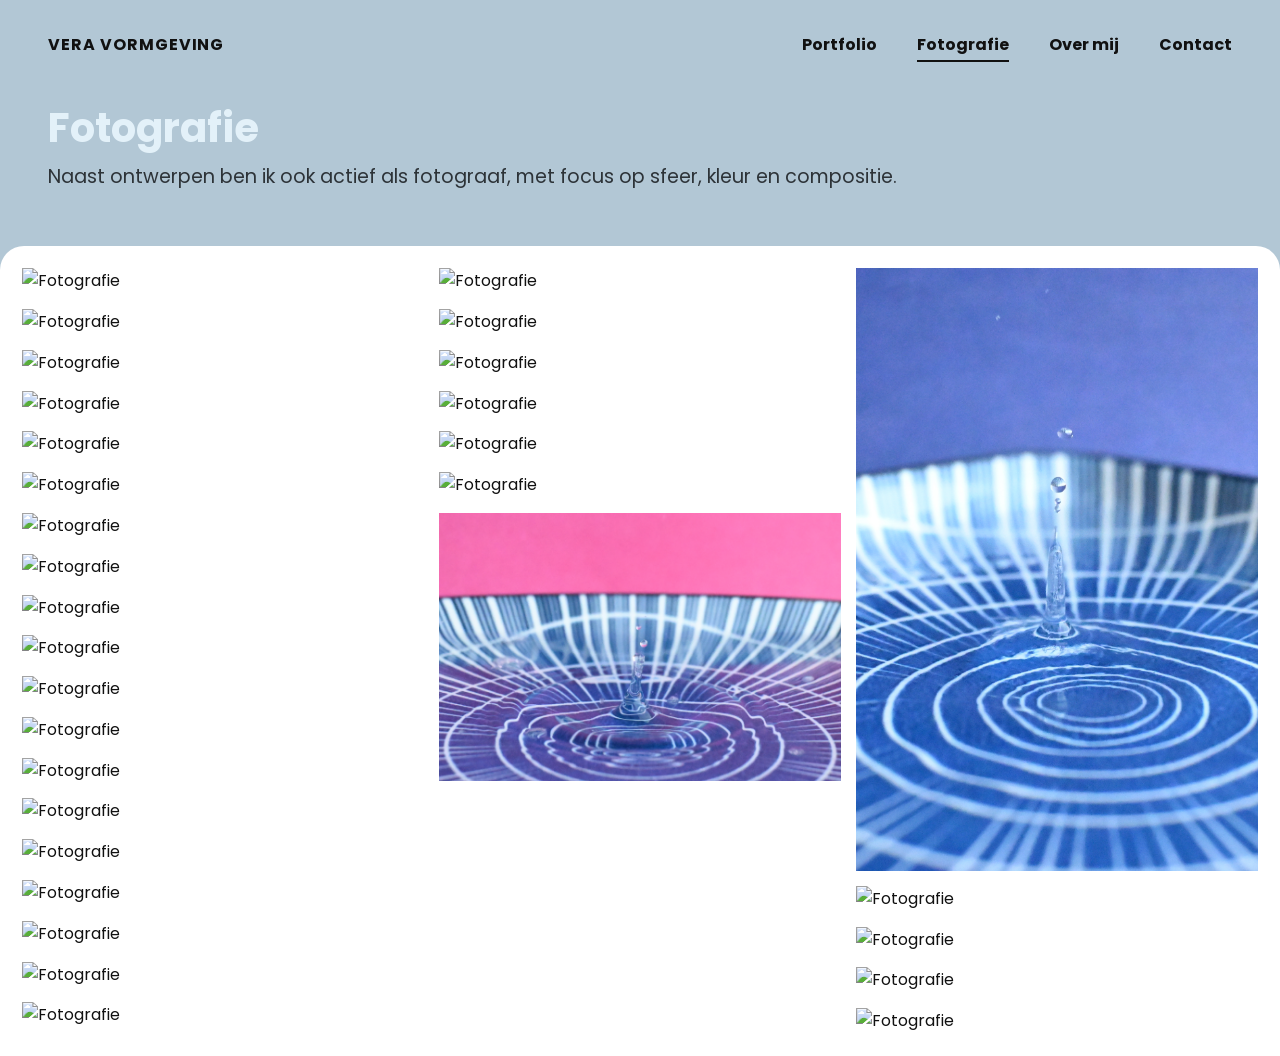
==== commit 1a035c65: "naamwijziging afbeeldingen 3" ====
--- a/fotografie.html
+++ b/fotografie.html
@@ -46,7 +46,7 @@
         <div class="photo-masonry-grid">
             
             <div class="grid-item photo-item">
-                <img class="project-img" src="images/DSC_1963.JPG" alt="Fotografie" loading="lazy" decoding="async" sizes="(max-width: 768px) 100vw, 400px">
+                <img class="project-img" src="images/DSC_1963.jpg" alt="Fotografie" loading="lazy" decoding="async" sizes="(max-width: 768px) 100vw, 400px">
                 <div class="item-info" style="display: none;">
                     <span class="category">Landschap</span>
                     <h3>Nijmeegse Aeroclub</h3>
@@ -55,7 +55,7 @@
             </div>
 
             <div class="grid-item photo-item">
-                <img class="project-img" src="images/DSC_1965.JPG" alt="Fotografie" loading="lazy" decoding="async" sizes="(max-width: 768px) 100vw, 400px">
+                <img class="project-img" src="images/DSC_1965.jpg" alt="Fotografie" loading="lazy" decoding="async" sizes="(max-width: 768px) 100vw, 400px">
                 <div class="item-info" style="display: none;">
                     <span class="category">Natuur</span>
                     <h3>Natuurbegraafplaats Mookerheide</h3>
@@ -64,7 +64,7 @@
             </div>
 
             <div class="grid-item photo-item">
-                <img class="project-img" src="images/DSC_1996.JPG" alt="Fotografie" loading="lazy" decoding="async" sizes="(max-width: 768px) 100vw, 400px">
+                <img class="project-img" src="images/DSC_1996.jpg" alt="Fotografie" loading="lazy" decoding="async" sizes="(max-width: 768px) 100vw, 400px">
                 <div class="item-info" style="display: none;">
                     <span class="category">Natuur</span>
                     <h3>Natuurbegraafplaats Mookerheide</h3>
@@ -73,7 +73,7 @@
             </div>
 
             <div class="grid-item photo-item">
-                <img class="project-img" src="images/DSC_2135.JPG" alt="Fotografie" loading="lazy" decoding="async" sizes="(max-width: 768px) 100vw, 400px">
+                <img class="project-img" src="images/DSC_2135.jpg" alt="Fotografie" loading="lazy" decoding="async" sizes="(max-width: 768px) 100vw, 400px">
                 <div class="item-info" style="display: none;">
                     <span class="category">Landschap</span>
                     <h3>Mookerheide</h3>
@@ -82,7 +82,7 @@
             </div>
 
             <div class="grid-item photo-item">
-                <img class="project-img" src="images/DSC_2051.JPG" alt="Fotografie" loading="lazy" decoding="async" sizes="(max-width: 768px) 100vw, 400px">
+                <img class="project-img" src="images/DSC_2051.jpg" alt="Fotografie" loading="lazy" decoding="async" sizes="(max-width: 768px) 100vw, 400px">
                 <div class="item-info" style="display: none;">
                     <span class="category">Architectuur</span>
                     <h3>Jachtslot Mookerheide</h3>
@@ -91,7 +91,7 @@
             </div>
 
             <div class="grid-item photo-item">
-                <img class="project-img" src="images/DSC_2069.JPG" alt="Fotografie" loading="lazy" decoding="async" sizes="(max-width: 768px) 100vw, 400px">
+                <img class="project-img" src="images/DSC_2069.jpg" alt="Fotografie" loading="lazy" decoding="async" sizes="(max-width: 768px) 100vw, 400px">
                 <div class="item-info" style="display: none;">
                     <span class="category">Bloemen</span>
                     <h3>Ranonkel</h3>
@@ -100,7 +100,7 @@
             </div>
 
             <div class="grid-item photo-item">
-                <img class="project-img" src="images/DSC_2071.JPG" alt="Fotografie" loading="lazy" decoding="async" sizes="(max-width: 768px) 100vw, 400px">
+                <img class="project-img" src="images/DSC_2071.jpg" alt="Fotografie" loading="lazy" decoding="async" sizes="(max-width: 768px) 100vw, 400px">
                 <div class="item-info" style="display: none;">
                     <span class="category">Bloemen</span>
                     <h3>Kogelbloem</h3>
@@ -109,7 +109,7 @@
             </div>
 
             <div class="grid-item photo-item">
-                <img class="project-img" src="images/DSC_2077.JPG" alt="Fotografie" loading="lazy" decoding="async" sizes="(max-width: 768px) 100vw, 400px">
+                <img class="project-img" src="images/DSC_2077.jpg" alt="Fotografie" loading="lazy" decoding="async" sizes="(max-width: 768px) 100vw, 400px">
                 <div class="item-info" style="display: none;">
                     <span class="category">Bloemen</span>
                     <h3>Nagelkruid met Aardhommel</h3>
@@ -118,7 +118,7 @@
             </div>
 
             <div class="grid-item photo-item">
-                <img class="project-img" src="images/DSC_2081.JPG" alt="Fotografie" loading="lazy" decoding="async" sizes="(max-width: 768px) 100vw, 400px">
+                <img class="project-img" src="images/DSC_2081.jpg" alt="Fotografie" loading="lazy" decoding="async" sizes="(max-width: 768px) 100vw, 400px">
                 <div class="item-info" style="display: none;">
                     <span class="category">Bloemen</span>
                     <h3>Sierui met Weidehommel</h3>
@@ -127,7 +127,7 @@
             </div>
 
             <div class="grid-item photo-item">
-                <img class="project-img" src="images/DSC_2090.JPG" alt="Fotografie" loading="lazy" decoding="async" sizes="(max-width: 768px) 100vw, 400px">
+                <img class="project-img" src="images/DSC_2090.jpg" alt="Fotografie" loading="lazy" decoding="async" sizes="(max-width: 768px) 100vw, 400px">
                 <div class="item-info" style="display: none;">
                     <span class="category">Bloemen</span>
                     <h3>Sieruien met Koolwitje</h3>
@@ -136,7 +136,7 @@
             </div>
 
             <div class="grid-item photo-item">
-                <img class="project-img" src="images/DSC_2094.JPG" alt="Fotografie" loading="lazy" decoding="async" sizes="(max-width: 768px) 100vw, 400px">
+                <img class="project-img" src="images/DSC_2094.jpg" alt="Fotografie" loading="lazy" decoding="async" sizes="(max-width: 768px) 100vw, 400px">
                 <div class="item-info" style="display: none;">
                     <span class="category">Bloemen</span>
                     <h3>Duizendschoon</h3>
@@ -145,7 +145,7 @@
             </div>
 
             <div class="grid-item photo-item">
-                <img class="project-img" src="images/DSC_2100.JPG" alt="Fotografie" loading="lazy" decoding="async" sizes="(max-width: 768px) 100vw, 400px">
+                <img class="project-img" src="images/DSC_2100.jpg" alt="Fotografie" loading="lazy" decoding="async" sizes="(max-width: 768px) 100vw, 400px">
                 <div class="item-info" style="display: none;">
                     <span class="category">Industrieel</span>
                     <h3>Waco Glider Monument</h3>
@@ -154,7 +154,7 @@
             </div>
 
             <div class="grid-item photo-item">
-                <img class="project-img" src="images/DSC_2115.JPG" alt="Fotografie" loading="lazy" decoding="async" sizes="(max-width: 768px) 100vw, 400px">
+                <img class="project-img" src="images/DSC_2115.jpg" alt="Fotografie" loading="lazy" decoding="async" sizes="(max-width: 768px) 100vw, 400px">
                 <div class="item-info" style="display: none;">
                     <span class="category">Industrieel</span>
                     <h3>Waco Glider Monument</h3>
@@ -163,7 +163,7 @@
             </div>
 
             <div class="grid-item photo-item">
-                <img class="project-img" src="images/DSC_2117.JPG" alt="Fotografie" loading="lazy" decoding="async" sizes="(max-width: 768px) 100vw, 400px">
+                <img class="project-img" src="images/DSC_2117.jpg" alt="Fotografie" loading="lazy" decoding="async" sizes="(max-width: 768px) 100vw, 400px">
                 <div class="item-info" style="display: none;">
                     <span class="category">Industrieel</span>
                     <h3>Waco Glider Monument</h3>
@@ -172,7 +172,7 @@
             </div>
 
             <div class="grid-item photo-item">
-                <img class="project-img" src="images/DSC_2157.JPG" alt="Fotografie" loading="lazy" decoding="async" sizes="(max-width: 768px) 100vw, 400px">
+                <img class="project-img" src="images/DSC_2157.jpg" alt="Fotografie" loading="lazy" decoding="async" sizes="(max-width: 768px) 100vw, 400px">
                 <div class="item-info" style="display: none;">
                     <span class="category">Natuur</span>
                     <h3>Tussen de bomen</h3>
@@ -181,7 +181,7 @@
             </div>
 
             <div class="grid-item photo-item">
-                <img class="project-img" src="images/DSC_2173.JPG" alt="Fotografie" loading="lazy" decoding="async" sizes="(max-width: 768px) 100vw, 400px">
+                <img class="project-img" src="images/DSC_2173.jpg" alt="Fotografie" loading="lazy" decoding="async" sizes="(max-width: 768px) 100vw, 400px">
                 <div class="item-info" style="display: none;">
                     <span class="category">Natuur</span>
                     <h3>Tussen de bomen</h3>
@@ -190,7 +190,7 @@
             </div>
 
             <div class="grid-item photo-item">
-                <img class="project-img" src="images/DSC_1784.JPG" alt="Fotografie" loading="lazy" decoding="async" sizes="(max-width: 768px) 100vw, 400px">
+                <img class="project-img" src="images/DSC_1784.jpg" alt="Fotografie" loading="lazy" decoding="async" sizes="(max-width: 768px) 100vw, 400px">
                 <div class="item-info" style="display: none;">
                     <span class="category">Architectuur</span>
                     <h3>NDSM-Werf</h3>
@@ -199,7 +199,7 @@
             </div>
 
             <div class="grid-item photo-item">
-                <img class="project-img" src="images/DSC_1789.JPG" alt="Fotografie" loading="lazy" decoding="async" sizes="(max-width: 768px) 100vw, 400px">
+                <img class="project-img" src="images/DSC_1789.jpg" alt="Fotografie" loading="lazy" decoding="async" sizes="(max-width: 768px) 100vw, 400px">
                 <div class="item-info" style="display: none;">
                     <span class="category">Architectuur</span>
                     <h3>NDSM-Werf</h3>
@@ -208,7 +208,7 @@
             </div>
 
             <div class="grid-item photo-item">
-                <img class="project-img" src="images/DSC_1702.JPG" alt="Fotografie" loading="lazy" decoding="async" sizes="(max-width: 768px) 100vw, 400px">
+                <img class="project-img" src="images/DSC_1702.jpg" alt="Fotografie" loading="lazy" decoding="async" sizes="(max-width: 768px) 100vw, 400px">
                 <div class="item-info" style="display: none;">
                     <span class="category">Architectuur</span>
                     <h3>NDSM-Werf</h3>
@@ -226,7 +226,7 @@
             </div>
 
             <div class="grid-item photo-item">
-                <img class="project-img" src="images/DSC_2342.JPG" alt="Fotografie" loading="lazy" decoding="async" sizes="(max-width: 768px) 100vw, 400px">
+                <img class="project-img" src="images/DSC_2342.jpg" alt="Fotografie" loading="lazy" decoding="async" sizes="(max-width: 768px) 100vw, 400px">
                 <div class="item-info" style="display: none;">
                     <span class="category">Portret</span>
                     <h3>Portretshoot met Annicka</h3>
@@ -235,7 +235,7 @@
             </div>
 
             <div class="grid-item photo-item">
-                <img class="project-img" src="images/DSC_2294.JPG" alt="Fotografie" loading="lazy" decoding="async" sizes="(max-width: 768px) 100vw, 400px">
+                <img class="project-img" src="images/DSC_2294.jpg" alt="Fotografie" loading="lazy" decoding="async" sizes="(max-width: 768px) 100vw, 400px">
                 <div class="item-info" style="display: none;">
                     <span class="category">Portret</span>
                     <h3>Portretshoot met Annicka</h3>
@@ -244,7 +244,7 @@
             </div>
 
             <div class="grid-item photo-item">
-                <img class="project-img" src="images/DSC_2324.JPG" alt="Fotografie" loading="lazy" decoding="async" sizes="(max-width: 768px) 100vw, 400px">
+                <img class="project-img" src="images/DSC_2324.jpg" alt="Fotografie" loading="lazy" decoding="async" sizes="(max-width: 768px) 100vw, 400px">
                 <div class="item-info" style="display: none;">
                     <span class="category">Portret</span>
                     <h3>Portretshoot met Annicka</h3>
@@ -253,7 +253,7 @@
             </div>
 
             <div class="grid-item photo-item">
-                <img class="project-img" src="images/DSC_2334.JPG" alt="Fotografie" loading="lazy" decoding="async" sizes="(max-width: 768px) 100vw, 400px">
+                <img class="project-img" src="images/DSC_2334.jpg" alt="Fotografie" loading="lazy" decoding="async" sizes="(max-width: 768px) 100vw, 400px">
                 <div class="item-info" style="display: none;">
                     <span class="category">Portret</span>
                     <h3>Portretshoot met Annicka</h3>
@@ -262,7 +262,7 @@
             </div>
 
             <div class="grid-item photo-item">
-                <img class="project-img" src="images/DSC_2282.JPG" alt="Fotografie" loading="lazy" decoding="async" sizes="(max-width: 768px) 100vw, 400px">
+                <img class="project-img" src="images/DSC_2282.jpg" alt="Fotografie" loading="lazy" decoding="async" sizes="(max-width: 768px) 100vw, 400px">
                 <div class="item-info" style="display: none;">
                     <span class="category">Portret</span>
                     <h3>Portretshoot met Annicka</h3>
@@ -289,7 +289,7 @@
             </div>
 
             <div class="grid-item photo-item">
-                <img class="project-img" src="images/DSC_1944.JPG" alt="Fotografie" loading="lazy" decoding="async" sizes="(max-width: 768px) 100vw, 400px">
+                <img class="project-img" src="images/DSC_1944.jpg" alt="Fotografie" loading="lazy" decoding="async" sizes="(max-width: 768px) 100vw, 400px">
                 <div class="item-info" style="display: none;">
                     <span class="category">Product</span>
                     <h3>YSL</h3>
@@ -298,7 +298,7 @@
             </div>
 
             <div class="grid-item photo-item">
-                <img class="project-img" src="images/DSC_1580.JPG" alt="Fotografie" loading="lazy" decoding="async" sizes="(max-width: 768px) 100vw, 400px">
+                <img class="project-img" src="images/DSC_1580.jpg" alt="Fotografie" loading="lazy" decoding="async" sizes="(max-width: 768px) 100vw, 400px">
                 <div class="item-info" style="display: none;">
                     <span class="category">Macro</span>
                     <h3>Tussen de sprieten</h3>
@@ -307,7 +307,7 @@
             </div>
 
             <div class="grid-item photo-item">
-                <img class="project-img" src="images/DSC_1614.JPG" alt="Fotografie" loading="lazy" decoding="async" sizes="(max-width: 768px) 100vw, 400px">
+                <img class="project-img" src="images/DSC_1614.jpg" alt="Fotografie" loading="lazy" decoding="async" sizes="(max-width: 768px) 100vw, 400px">
                 <div class="item-info" style="display: none;">
                     <span class="category">Macro</span>
                     <h3>Houtnerf</h3>
@@ -316,7 +316,7 @@
             </div>
 
             <div class="grid-item photo-item">
-                <img class="project-img" src="images/DSC_0244.JPG" alt="Fotografie" loading="lazy" decoding="async" sizes="(max-width: 768px) 100vw, 400px">
+                <img class="project-img" src="images/DSC_0244.jpg" alt="Fotografie" loading="lazy" decoding="async" sizes="(max-width: 768px) 100vw, 400px">
                 <div class="item-info" style="display: none;">
                     <span class="category">Landschap</span>
                     <h3>Markermeer</h3>
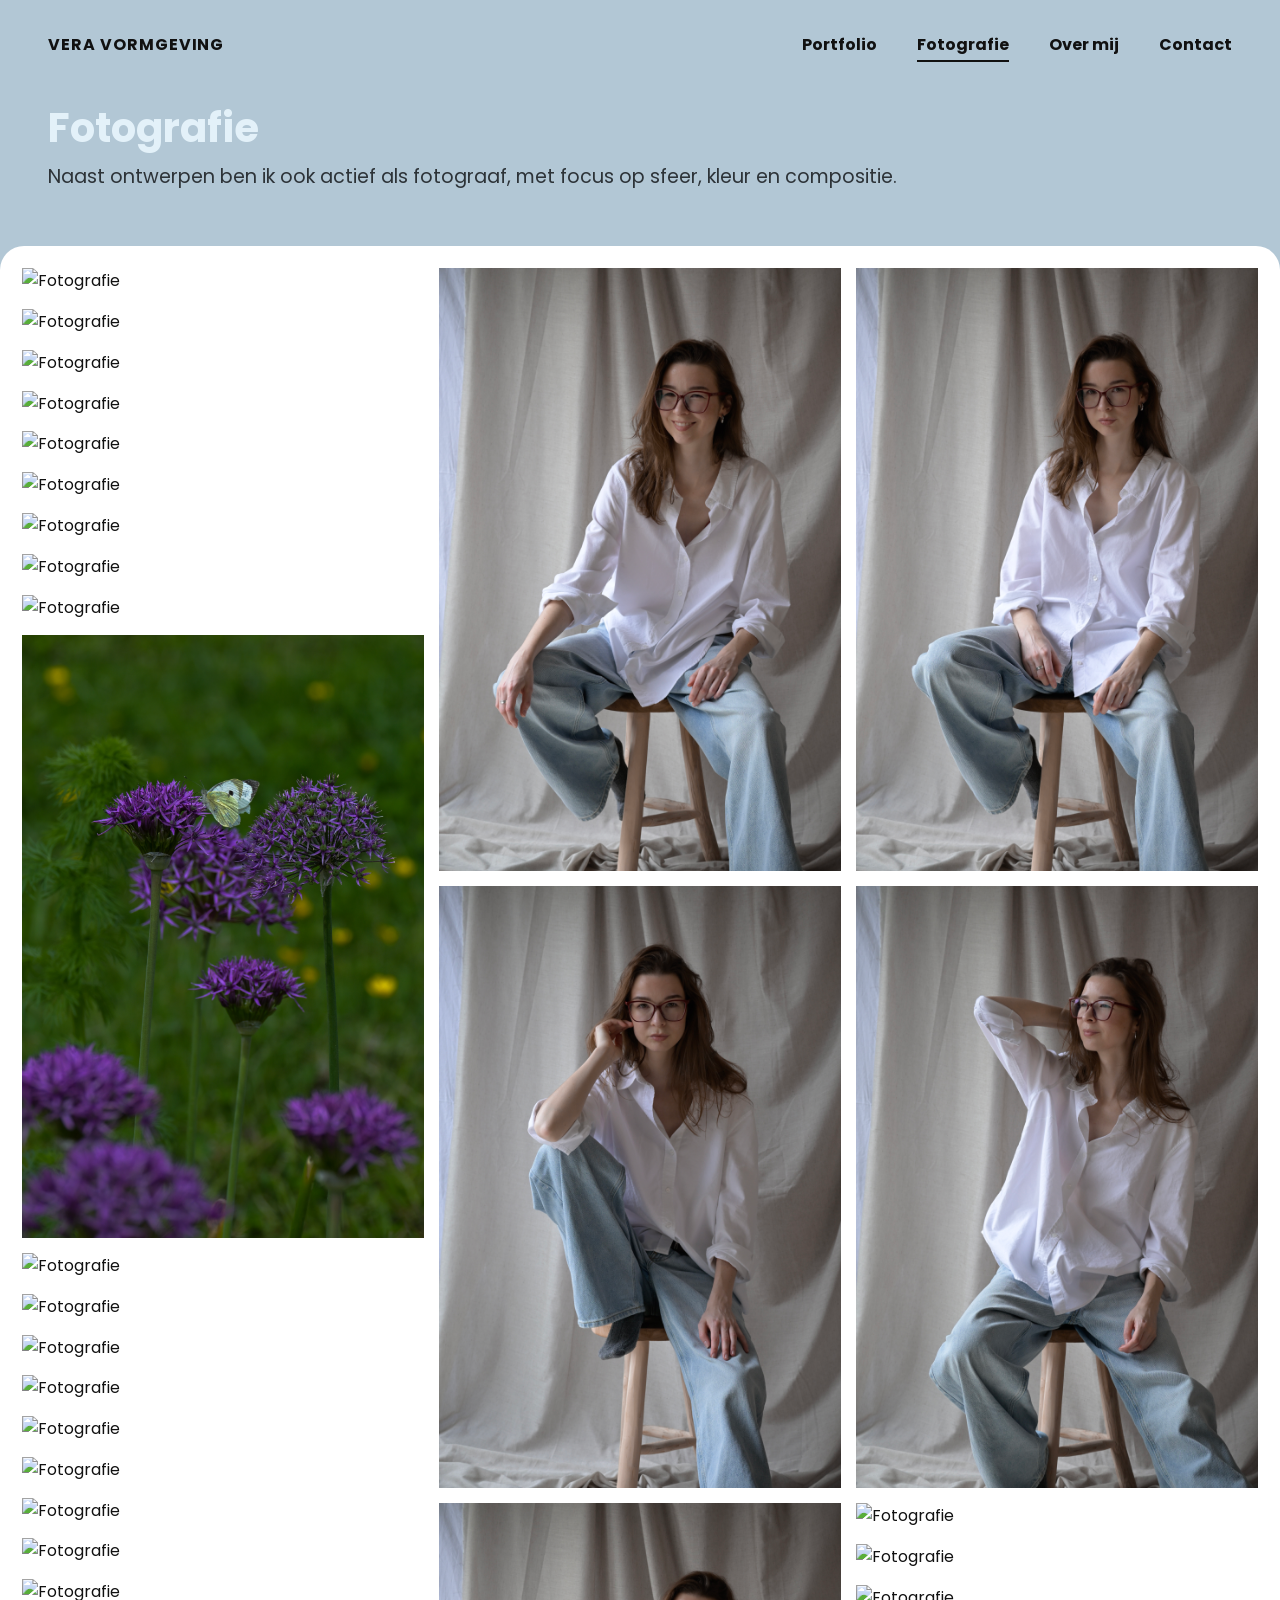
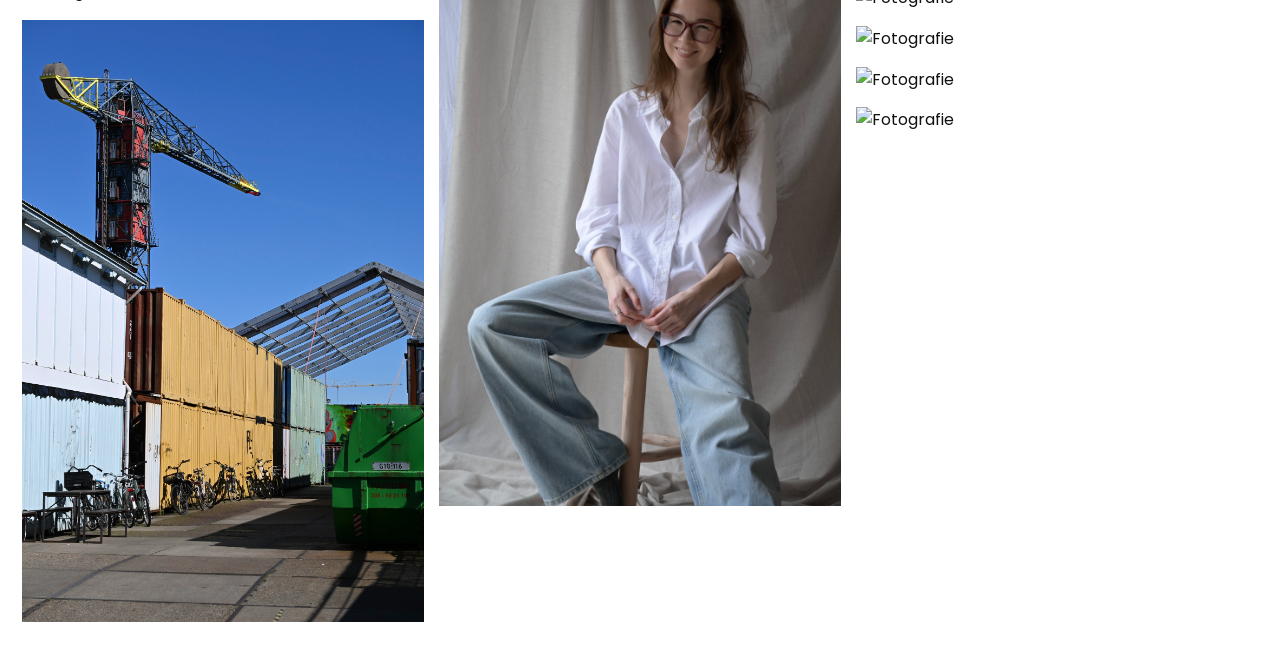
==== commit 4878e415: "naamwijziging afbeeldingen 4" ====
--- a/fotografie.html
+++ b/fotografie.html
@@ -46,7 +46,7 @@
         <div class="photo-masonry-grid">
             
             <div class="grid-item photo-item">
-                <img class="project-img" src="images/DSC_1963.jpg" alt="Fotografie" loading="lazy" decoding="async" sizes="(max-width: 768px) 100vw, 400px">
+                <img class="project-img" src="images/DSC_1963.JPG" alt="Fotografie" loading="lazy" decoding="async" sizes="(max-width: 768px) 100vw, 400px">
                 <div class="item-info" style="display: none;">
                     <span class="category">Landschap</span>
                     <h3>Nijmeegse Aeroclub</h3>
@@ -55,7 +55,7 @@
             </div>
 
             <div class="grid-item photo-item">
-                <img class="project-img" src="images/DSC_1965.jpg" alt="Fotografie" loading="lazy" decoding="async" sizes="(max-width: 768px) 100vw, 400px">
+                <img class="project-img" src="images/DSC_1965.JPG" alt="Fotografie" loading="lazy" decoding="async" sizes="(max-width: 768px) 100vw, 400px">
                 <div class="item-info" style="display: none;">
                     <span class="category">Natuur</span>
                     <h3>Natuurbegraafplaats Mookerheide</h3>
@@ -64,7 +64,7 @@
             </div>
 
             <div class="grid-item photo-item">
-                <img class="project-img" src="images/DSC_1996.jpg" alt="Fotografie" loading="lazy" decoding="async" sizes="(max-width: 768px) 100vw, 400px">
+                <img class="project-img" src="images/DSC_1996.JPG" alt="Fotografie" loading="lazy" decoding="async" sizes="(max-width: 768px) 100vw, 400px">
                 <div class="item-info" style="display: none;">
                     <span class="category">Natuur</span>
                     <h3>Natuurbegraafplaats Mookerheide</h3>
@@ -73,7 +73,7 @@
             </div>
 
             <div class="grid-item photo-item">
-                <img class="project-img" src="images/DSC_2135.jpg" alt="Fotografie" loading="lazy" decoding="async" sizes="(max-width: 768px) 100vw, 400px">
+                <img class="project-img" src="images/DSC_2135.JPG" alt="Fotografie" loading="lazy" decoding="async" sizes="(max-width: 768px) 100vw, 400px">
                 <div class="item-info" style="display: none;">
                     <span class="category">Landschap</span>
                     <h3>Mookerheide</h3>
@@ -82,7 +82,7 @@
             </div>
 
             <div class="grid-item photo-item">
-                <img class="project-img" src="images/DSC_2051.jpg" alt="Fotografie" loading="lazy" decoding="async" sizes="(max-width: 768px) 100vw, 400px">
+                <img class="project-img" src="images/DSC_2051.JPG" alt="Fotografie" loading="lazy" decoding="async" sizes="(max-width: 768px) 100vw, 400px">
                 <div class="item-info" style="display: none;">
                     <span class="category">Architectuur</span>
                     <h3>Jachtslot Mookerheide</h3>
@@ -91,7 +91,7 @@
             </div>
 
             <div class="grid-item photo-item">
-                <img class="project-img" src="images/DSC_2069.jpg" alt="Fotografie" loading="lazy" decoding="async" sizes="(max-width: 768px) 100vw, 400px">
+                <img class="project-img" src="images/DSC_2069.JPG" alt="Fotografie" loading="lazy" decoding="async" sizes="(max-width: 768px) 100vw, 400px">
                 <div class="item-info" style="display: none;">
                     <span class="category">Bloemen</span>
                     <h3>Ranonkel</h3>
@@ -100,7 +100,7 @@
             </div>
 
             <div class="grid-item photo-item">
-                <img class="project-img" src="images/DSC_2071.jpg" alt="Fotografie" loading="lazy" decoding="async" sizes="(max-width: 768px) 100vw, 400px">
+                <img class="project-img" src="images/DSC_2071.JPG" alt="Fotografie" loading="lazy" decoding="async" sizes="(max-width: 768px) 100vw, 400px">
                 <div class="item-info" style="display: none;">
                     <span class="category">Bloemen</span>
                     <h3>Kogelbloem</h3>
@@ -109,7 +109,7 @@
             </div>
 
             <div class="grid-item photo-item">
-                <img class="project-img" src="images/DSC_2077.jpg" alt="Fotografie" loading="lazy" decoding="async" sizes="(max-width: 768px) 100vw, 400px">
+                <img class="project-img" src="images/DSC_2077.JPG" alt="Fotografie" loading="lazy" decoding="async" sizes="(max-width: 768px) 100vw, 400px">
                 <div class="item-info" style="display: none;">
                     <span class="category">Bloemen</span>
                     <h3>Nagelkruid met Aardhommel</h3>
@@ -118,7 +118,7 @@
             </div>
 
             <div class="grid-item photo-item">
-                <img class="project-img" src="images/DSC_2081.jpg" alt="Fotografie" loading="lazy" decoding="async" sizes="(max-width: 768px) 100vw, 400px">
+                <img class="project-img" src="images/DSC_2081.JPG" alt="Fotografie" loading="lazy" decoding="async" sizes="(max-width: 768px) 100vw, 400px">
                 <div class="item-info" style="display: none;">
                     <span class="category">Bloemen</span>
                     <h3>Sierui met Weidehommel</h3>
@@ -127,7 +127,7 @@
             </div>
 
             <div class="grid-item photo-item">
-                <img class="project-img" src="images/DSC_2090.jpg" alt="Fotografie" loading="lazy" decoding="async" sizes="(max-width: 768px) 100vw, 400px">
+                <img class="project-img" src="images/DSC_2090.JPG" alt="Fotografie" loading="lazy" decoding="async" sizes="(max-width: 768px) 100vw, 400px">
                 <div class="item-info" style="display: none;">
                     <span class="category">Bloemen</span>
                     <h3>Sieruien met Koolwitje</h3>
@@ -136,7 +136,7 @@
             </div>
 
             <div class="grid-item photo-item">
-                <img class="project-img" src="images/DSC_2094.jpg" alt="Fotografie" loading="lazy" decoding="async" sizes="(max-width: 768px) 100vw, 400px">
+                <img class="project-img" src="images/DSC_2094.JPG" alt="Fotografie" loading="lazy" decoding="async" sizes="(max-width: 768px) 100vw, 400px">
                 <div class="item-info" style="display: none;">
                     <span class="category">Bloemen</span>
                     <h3>Duizendschoon</h3>
@@ -145,7 +145,7 @@
             </div>
 
             <div class="grid-item photo-item">
-                <img class="project-img" src="images/DSC_2100.jpg" alt="Fotografie" loading="lazy" decoding="async" sizes="(max-width: 768px) 100vw, 400px">
+                <img class="project-img" src="images/DSC_2100.JPG" alt="Fotografie" loading="lazy" decoding="async" sizes="(max-width: 768px) 100vw, 400px">
                 <div class="item-info" style="display: none;">
                     <span class="category">Industrieel</span>
                     <h3>Waco Glider Monument</h3>
@@ -154,7 +154,7 @@
             </div>
 
             <div class="grid-item photo-item">
-                <img class="project-img" src="images/DSC_2115.jpg" alt="Fotografie" loading="lazy" decoding="async" sizes="(max-width: 768px) 100vw, 400px">
+                <img class="project-img" src="images/DSC_2115.JPG" alt="Fotografie" loading="lazy" decoding="async" sizes="(max-width: 768px) 100vw, 400px">
                 <div class="item-info" style="display: none;">
                     <span class="category">Industrieel</span>
                     <h3>Waco Glider Monument</h3>
@@ -163,7 +163,7 @@
             </div>
 
             <div class="grid-item photo-item">
-                <img class="project-img" src="images/DSC_2117.jpg" alt="Fotografie" loading="lazy" decoding="async" sizes="(max-width: 768px) 100vw, 400px">
+                <img class="project-img" src="images/DSC_2117.JPG" alt="Fotografie" loading="lazy" decoding="async" sizes="(max-width: 768px) 100vw, 400px">
                 <div class="item-info" style="display: none;">
                     <span class="category">Industrieel</span>
                     <h3>Waco Glider Monument</h3>
@@ -172,7 +172,7 @@
             </div>
 
             <div class="grid-item photo-item">
-                <img class="project-img" src="images/DSC_2157.jpg" alt="Fotografie" loading="lazy" decoding="async" sizes="(max-width: 768px) 100vw, 400px">
+                <img class="project-img" src="images/DSC_2157.JPG" alt="Fotografie" loading="lazy" decoding="async" sizes="(max-width: 768px) 100vw, 400px">
                 <div class="item-info" style="display: none;">
                     <span class="category">Natuur</span>
                     <h3>Tussen de bomen</h3>
@@ -181,7 +181,7 @@
             </div>
 
             <div class="grid-item photo-item">
-                <img class="project-img" src="images/DSC_2173.jpg" alt="Fotografie" loading="lazy" decoding="async" sizes="(max-width: 768px) 100vw, 400px">
+                <img class="project-img" src="images/DSC_2173.JPG" alt="Fotografie" loading="lazy" decoding="async" sizes="(max-width: 768px) 100vw, 400px">
                 <div class="item-info" style="display: none;">
                     <span class="category">Natuur</span>
                     <h3>Tussen de bomen</h3>
@@ -190,7 +190,7 @@
             </div>
 
             <div class="grid-item photo-item">
-                <img class="project-img" src="images/DSC_1784.jpg" alt="Fotografie" loading="lazy" decoding="async" sizes="(max-width: 768px) 100vw, 400px">
+                <img class="project-img" src="images/DSC_1784.JPG" alt="Fotografie" loading="lazy" decoding="async" sizes="(max-width: 768px) 100vw, 400px">
                 <div class="item-info" style="display: none;">
                     <span class="category">Architectuur</span>
                     <h3>NDSM-Werf</h3>
@@ -199,7 +199,7 @@
             </div>
 
             <div class="grid-item photo-item">
-                <img class="project-img" src="images/DSC_1789.jpg" alt="Fotografie" loading="lazy" decoding="async" sizes="(max-width: 768px) 100vw, 400px">
+                <img class="project-img" src="images/DSC_1789.JPG" alt="Fotografie" loading="lazy" decoding="async" sizes="(max-width: 768px) 100vw, 400px">
                 <div class="item-info" style="display: none;">
                     <span class="category">Architectuur</span>
                     <h3>NDSM-Werf</h3>
@@ -208,7 +208,7 @@
             </div>
 
             <div class="grid-item photo-item">
-                <img class="project-img" src="images/DSC_1702.jpg" alt="Fotografie" loading="lazy" decoding="async" sizes="(max-width: 768px) 100vw, 400px">
+                <img class="project-img" src="images/DSC_1702.JPG" alt="Fotografie" loading="lazy" decoding="async" sizes="(max-width: 768px) 100vw, 400px">
                 <div class="item-info" style="display: none;">
                     <span class="category">Architectuur</span>
                     <h3>NDSM-Werf</h3>
@@ -217,7 +217,7 @@
             </div>
             
             <div class="grid-item photo-item">
-                <img class="project-img" src="images/DSC_1680.jpg" alt="Fotografie" loading="lazy" decoding="async" sizes="(max-width: 768px) 100vw, 400px">
+                <img class="project-img" src="images/DSC_1680.JPG" alt="Fotografie" loading="lazy" decoding="async" sizes="(max-width: 768px) 100vw, 400px">
                 <div class="item-info" style="display: none;">
                     <span class="category">Constructie</span>
                     <h3>Afbouw DGTL</h3>
@@ -226,7 +226,7 @@
             </div>
 
             <div class="grid-item photo-item">
-                <img class="project-img" src="images/DSC_2342.jpg" alt="Fotografie" loading="lazy" decoding="async" sizes="(max-width: 768px) 100vw, 400px">
+                <img class="project-img" src="images/DSC_2342.JPG" alt="Fotografie" loading="lazy" decoding="async" sizes="(max-width: 768px) 100vw, 400px">
                 <div class="item-info" style="display: none;">
                     <span class="category">Portret</span>
                     <h3>Portretshoot met Annicka</h3>
@@ -235,7 +235,7 @@
             </div>
 
             <div class="grid-item photo-item">
-                <img class="project-img" src="images/DSC_2294.jpg" alt="Fotografie" loading="lazy" decoding="async" sizes="(max-width: 768px) 100vw, 400px">
+                <img class="project-img" src="images/DSC_2294.JPG" alt="Fotografie" loading="lazy" decoding="async" sizes="(max-width: 768px) 100vw, 400px">
                 <div class="item-info" style="display: none;">
                     <span class="category">Portret</span>
                     <h3>Portretshoot met Annicka</h3>
@@ -244,7 +244,7 @@
             </div>
 
             <div class="grid-item photo-item">
-                <img class="project-img" src="images/DSC_2324.jpg" alt="Fotografie" loading="lazy" decoding="async" sizes="(max-width: 768px) 100vw, 400px">
+                <img class="project-img" src="images/DSC_2324.JPG" alt="Fotografie" loading="lazy" decoding="async" sizes="(max-width: 768px) 100vw, 400px">
                 <div class="item-info" style="display: none;">
                     <span class="category">Portret</span>
                     <h3>Portretshoot met Annicka</h3>
@@ -253,7 +253,7 @@
             </div>
 
             <div class="grid-item photo-item">
-                <img class="project-img" src="images/DSC_2334.jpg" alt="Fotografie" loading="lazy" decoding="async" sizes="(max-width: 768px) 100vw, 400px">
+                <img class="project-img" src="images/DSC_2334.JPG" alt="Fotografie" loading="lazy" decoding="async" sizes="(max-width: 768px) 100vw, 400px">
                 <div class="item-info" style="display: none;">
                     <span class="category">Portret</span>
                     <h3>Portretshoot met Annicka</h3>
@@ -262,7 +262,7 @@
             </div>
 
             <div class="grid-item photo-item">
-                <img class="project-img" src="images/DSC_2282.jpg" alt="Fotografie" loading="lazy" decoding="async" sizes="(max-width: 768px) 100vw, 400px">
+                <img class="project-img" src="images/DSC_2282.JPG" alt="Fotografie" loading="lazy" decoding="async" sizes="(max-width: 768px) 100vw, 400px">
                 <div class="item-info" style="display: none;">
                     <span class="category">Portret</span>
                     <h3>Portretshoot met Annicka</h3>
@@ -271,7 +271,7 @@
             </div>
 
             <div class="grid-item photo-item">
-                <img class="project-img" src="images/DSC_0498.jpg" alt="Fotografie" loading="lazy" decoding="async" sizes="(max-width: 768px) 100vw, 400px">
+                <img class="project-img" src="images/DSC_0498.JPG" alt="Fotografie" loading="lazy" decoding="async" sizes="(max-width: 768px) 100vw, 400px">
                 <div class="item-info" style="display: none;">
                     <span class="category">Macro</span>
                     <h3>De druppel I</h3>
@@ -280,7 +280,7 @@
             </div>
 
             <div class="grid-item photo-item">
-                <img class="project-img" src="images/DSC_0866.jpg" alt="Fotografie" loading="lazy" decoding="async" sizes="(max-width: 768px) 100vw, 400px">
+                <img class="project-img" src="images/DSC_0866.JPG" alt="Fotografie" loading="lazy" decoding="async" sizes="(max-width: 768px) 100vw, 400px">
                 <div class="item-info" style="display: none;">
                     <span class="category">Macro</span>
                     <h3>De druppel II</h3>
@@ -289,7 +289,7 @@
             </div>
 
             <div class="grid-item photo-item">
-                <img class="project-img" src="images/DSC_1944.jpg" alt="Fotografie" loading="lazy" decoding="async" sizes="(max-width: 768px) 100vw, 400px">
+                <img class="project-img" src="images/DSC_1944.JPG" alt="Fotografie" loading="lazy" decoding="async" sizes="(max-width: 768px) 100vw, 400px">
                 <div class="item-info" style="display: none;">
                     <span class="category">Product</span>
                     <h3>YSL</h3>
@@ -298,7 +298,7 @@
             </div>
 
             <div class="grid-item photo-item">
-                <img class="project-img" src="images/DSC_1580.jpg" alt="Fotografie" loading="lazy" decoding="async" sizes="(max-width: 768px) 100vw, 400px">
+                <img class="project-img" src="images/DSC_1580.JPG" alt="Fotografie" loading="lazy" decoding="async" sizes="(max-width: 768px) 100vw, 400px">
                 <div class="item-info" style="display: none;">
                     <span class="category">Macro</span>
                     <h3>Tussen de sprieten</h3>
@@ -307,7 +307,7 @@
             </div>
 
             <div class="grid-item photo-item">
-                <img class="project-img" src="images/DSC_1614.jpg" alt="Fotografie" loading="lazy" decoding="async" sizes="(max-width: 768px) 100vw, 400px">
+                <img class="project-img" src="images/DSC_1614.JPG" alt="Fotografie" loading="lazy" decoding="async" sizes="(max-width: 768px) 100vw, 400px">
                 <div class="item-info" style="display: none;">
                     <span class="category">Macro</span>
                     <h3>Houtnerf</h3>
@@ -316,7 +316,7 @@
             </div>
 
             <div class="grid-item photo-item">
-                <img class="project-img" src="images/DSC_0244.jpg" alt="Fotografie" loading="lazy" decoding="async" sizes="(max-width: 768px) 100vw, 400px">
+                <img class="project-img" src="images/DSC_0244.JPG" alt="Fotografie" loading="lazy" decoding="async" sizes="(max-width: 768px) 100vw, 400px">
                 <div class="item-info" style="display: none;">
                     <span class="category">Landschap</span>
                     <h3>Markermeer</h3>
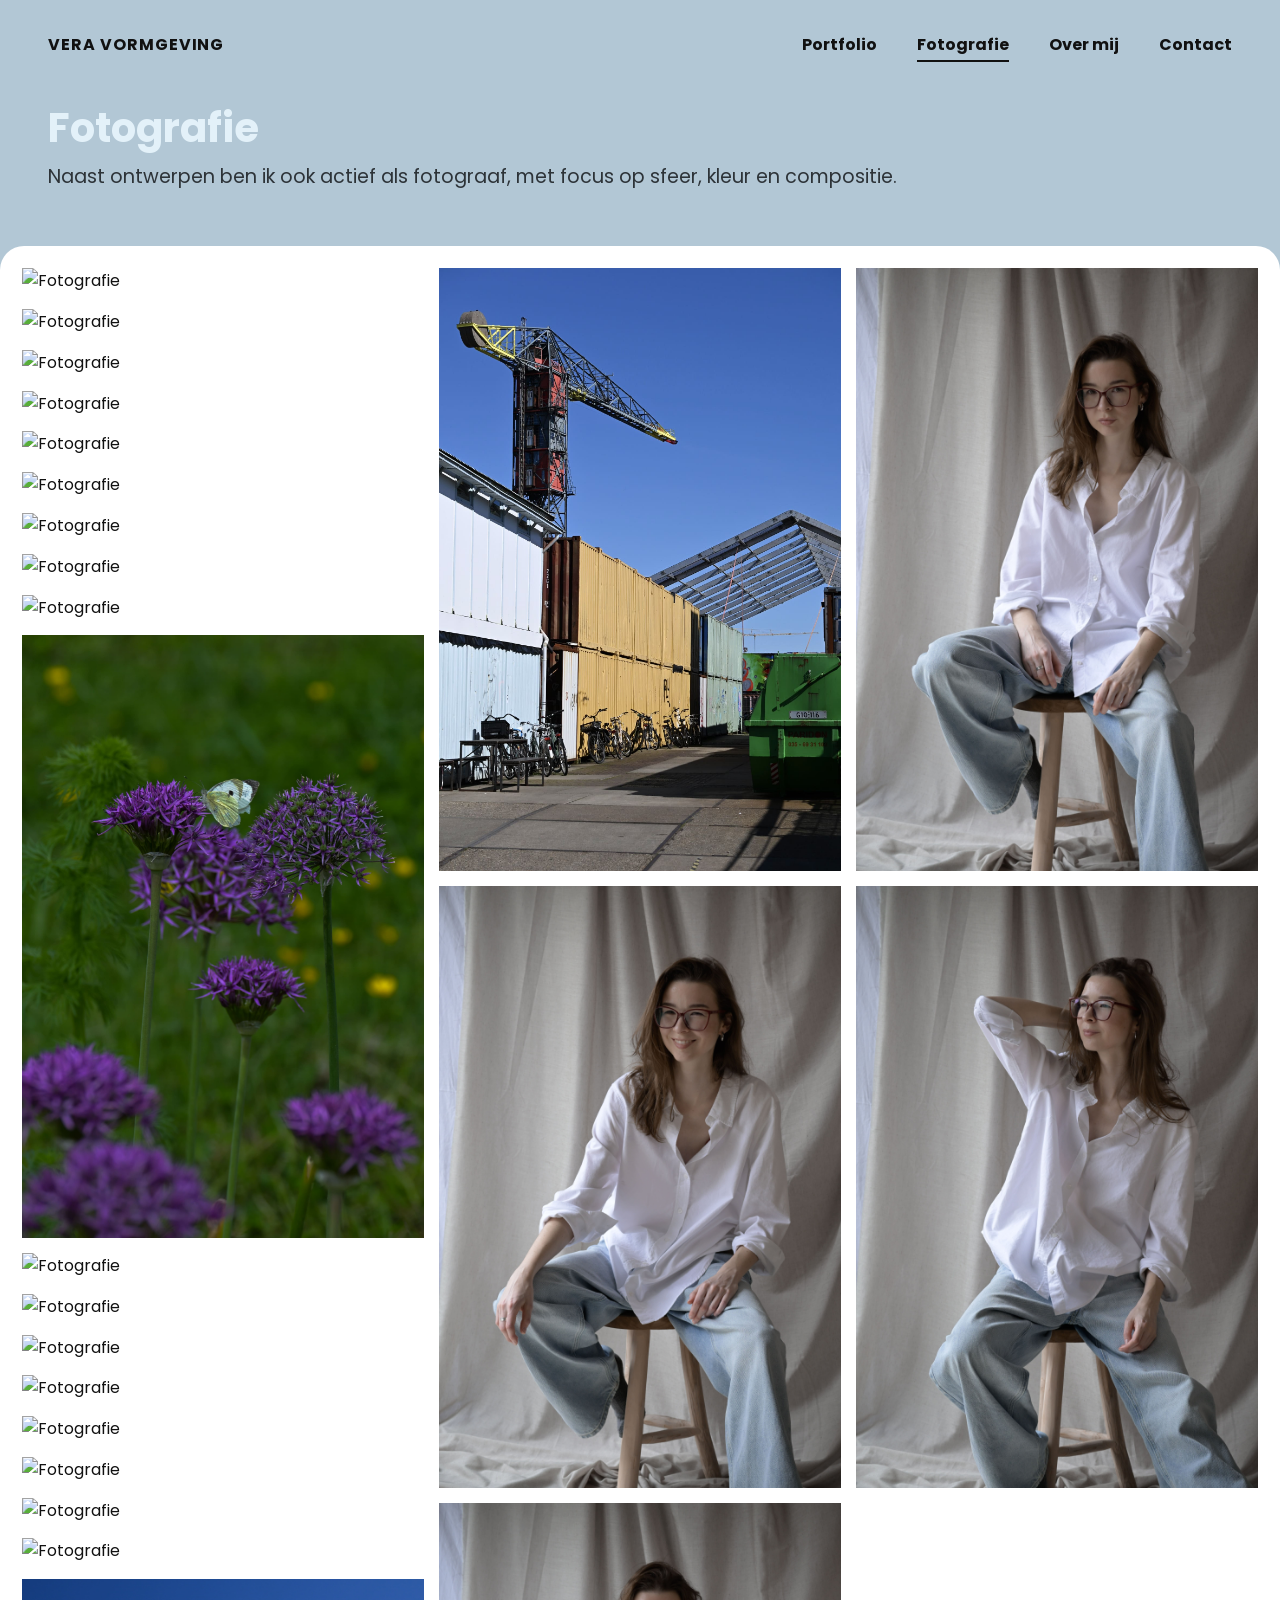
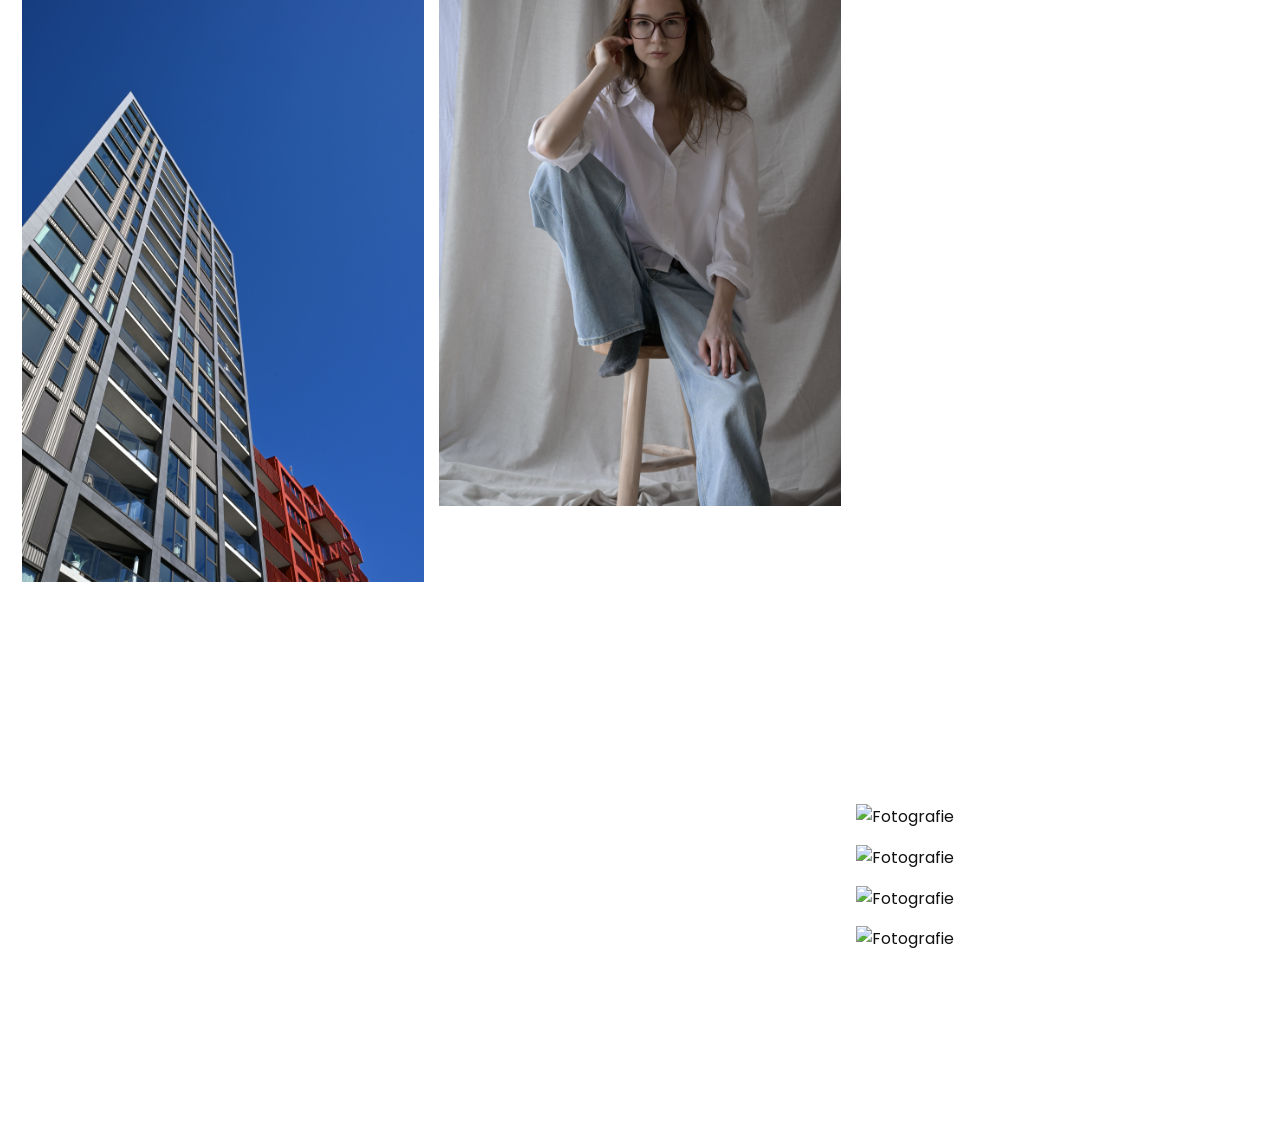
==== commit 75321c63: "naamwijziging afbeeldingen 5" ====
--- a/fotografie.html
+++ b/fotografie.html
@@ -208,7 +208,7 @@
             </div>
 
             <div class="grid-item photo-item">
-                <img class="project-img" src="images/DSC_1702.JPG" alt="Fotografie" loading="lazy" decoding="async" sizes="(max-width: 768px) 100vw, 400px">
+                <img class="project-img" src="images/DSC_1703.JPG" alt="Fotografie" loading="lazy" decoding="async" sizes="(max-width: 768px) 100vw, 400px">
                 <div class="item-info" style="display: none;">
                     <span class="category">Architectuur</span>
                     <h3>NDSM-Werf</h3>
@@ -271,7 +271,7 @@
             </div>
 
             <div class="grid-item photo-item">
-                <img class="project-img" src="images/DSC_0498.JPG" alt="Fotografie" loading="lazy" decoding="async" sizes="(max-width: 768px) 100vw, 400px">
+                <img class="project-img" src="images/DSC_0499.JPG" alt="Fotografie" loading="lazy" decoding="async" sizes="(max-width: 768px) 100vw, 400px">
                 <div class="item-info" style="display: none;">
                     <span class="category">Macro</span>
                     <h3>De druppel I</h3>
@@ -280,7 +280,7 @@
             </div>
 
             <div class="grid-item photo-item">
-                <img class="project-img" src="images/DSC_0866.JPG" alt="Fotografie" loading="lazy" decoding="async" sizes="(max-width: 768px) 100vw, 400px">
+                <img class="project-img" src="images/DSC_0877.JPG" alt="Fotografie" loading="lazy" decoding="async" sizes="(max-width: 768px) 100vw, 400px">
                 <div class="item-info" style="display: none;">
                     <span class="category">Macro</span>
                     <h3>De druppel II</h3>
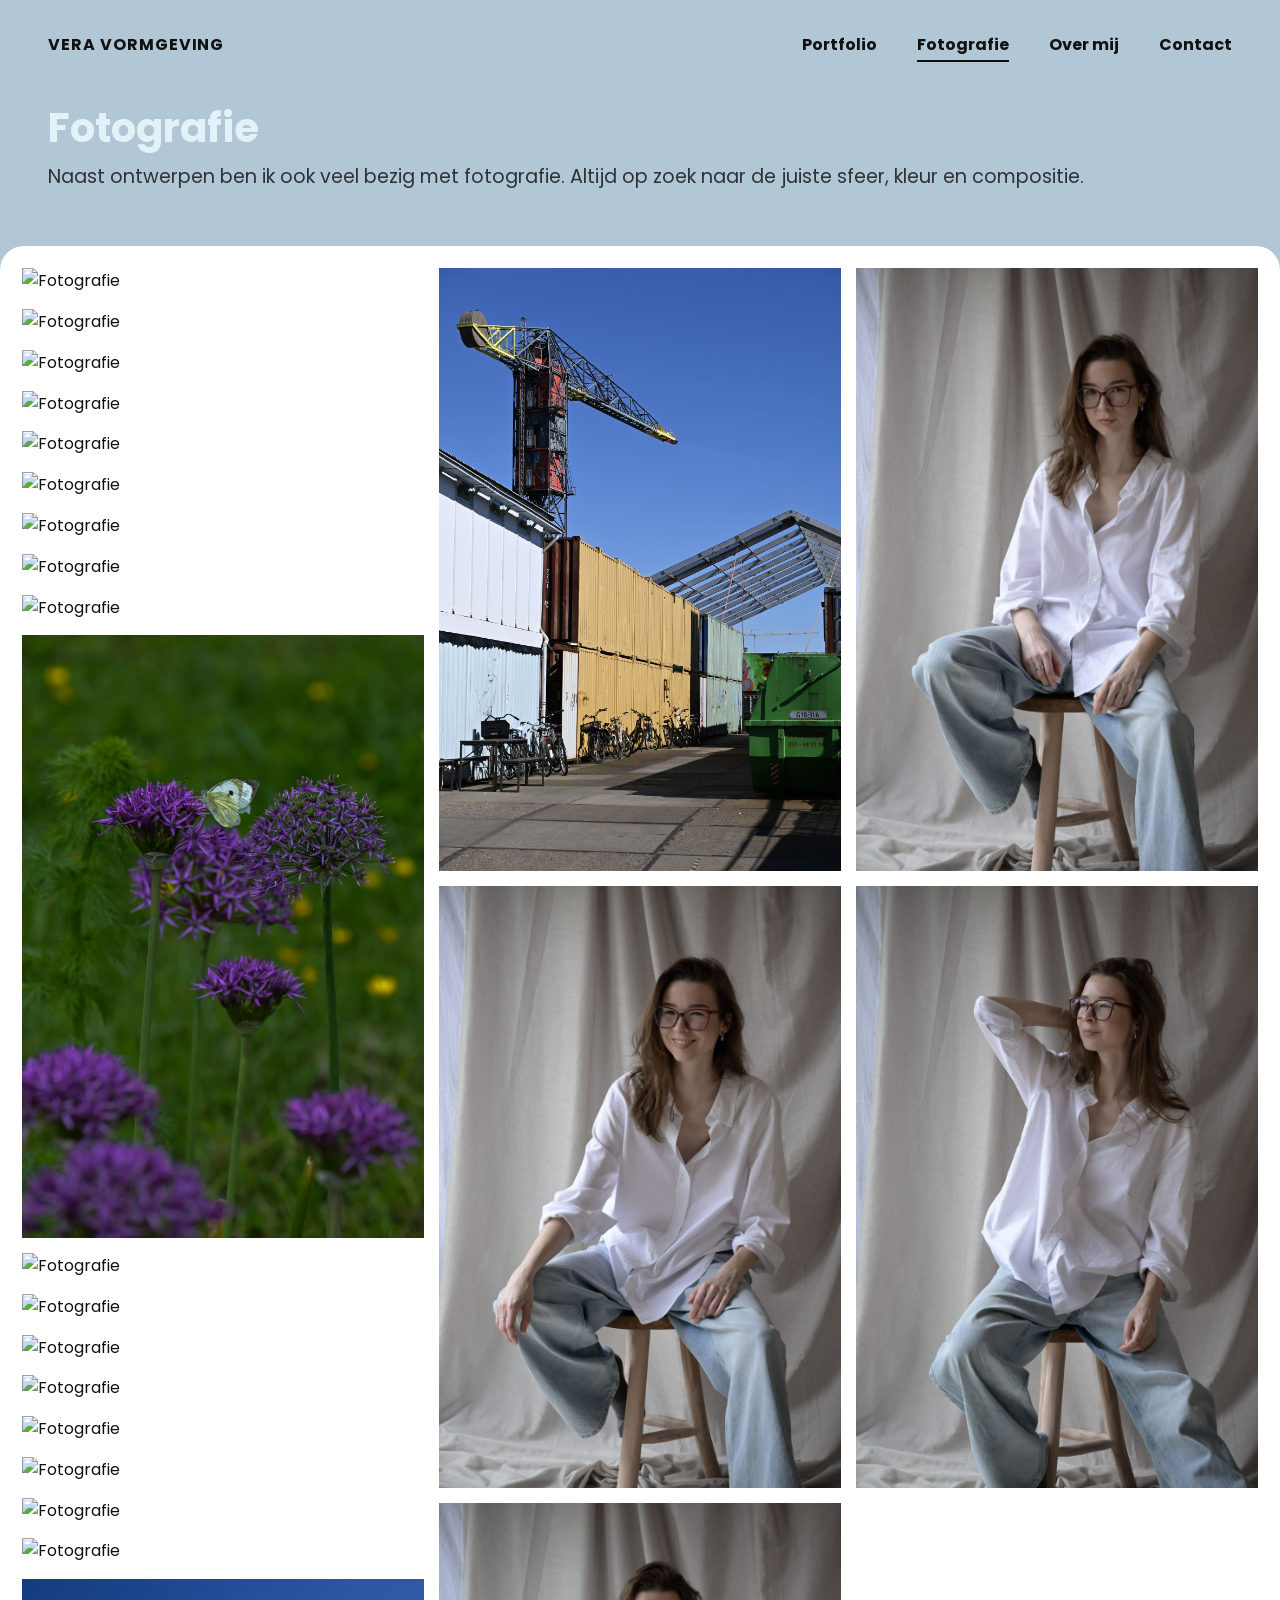
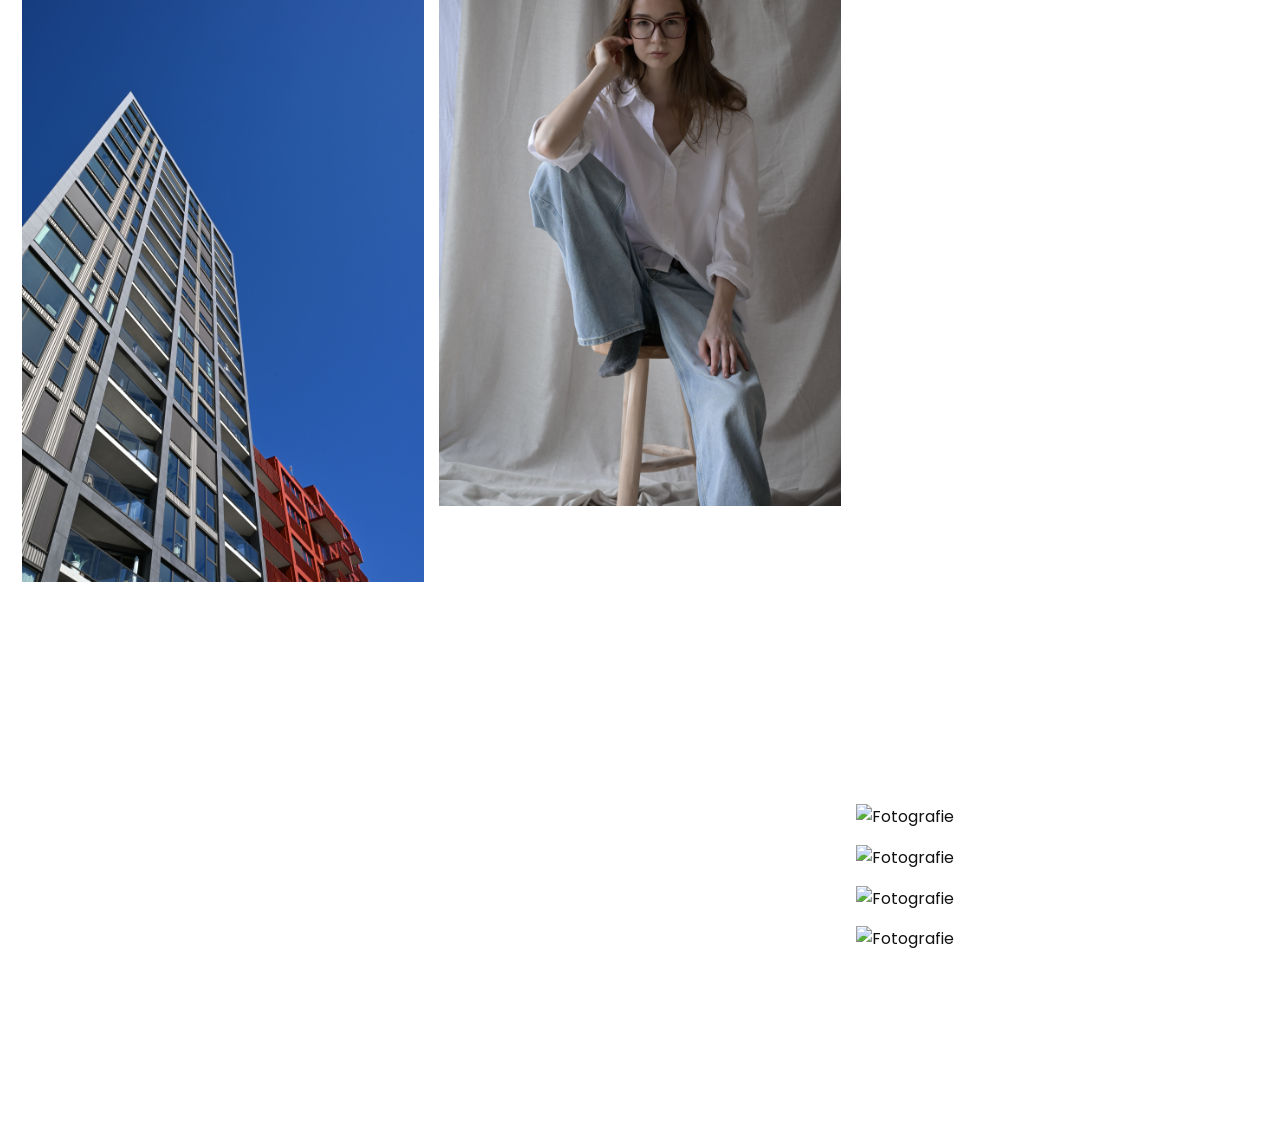
==== commit 4ce21164: "tekstwijziging" ====
--- a/fotografie.html
+++ b/fotografie.html
@@ -38,7 +38,7 @@
 
         <section class="hero fotografie-hero">
             <h1>Fotografie</h1>
-            <p class="sub-text">Naast ontwerpen ben ik ook actief als fotograaf, met focus op sfeer, kleur en compositie.</p>
+            <p class="sub-text">Naast ontwerpen ben ik ook veel bezig met fotografie. Altijd op zoek naar de juiste sfeer, kleur en compositie.</p>
         </section>
     </div>
 
@@ -208,7 +208,7 @@
             </div>
 
             <div class="grid-item photo-item">
-                <img class="project-img" src="images/DSC_1703.JPG" alt="Fotografie" loading="lazy" decoding="async" sizes="(max-width: 768px) 100vw, 400px">
+                <img class="project-img" src="images/DSC_1702.JPG" alt="Fotografie" loading="lazy" decoding="async" sizes="(max-width: 768px) 100vw, 400px">
                 <div class="item-info" style="display: none;">
                     <span class="category">Architectuur</span>
                     <h3>NDSM-Werf</h3>
@@ -271,7 +271,7 @@
             </div>
 
             <div class="grid-item photo-item">
-                <img class="project-img" src="images/DSC_0499.JPG" alt="Fotografie" loading="lazy" decoding="async" sizes="(max-width: 768px) 100vw, 400px">
+                <img class="project-img" src="images/DSC_0498.JPG" alt="Fotografie" loading="lazy" decoding="async" sizes="(max-width: 768px) 100vw, 400px">
                 <div class="item-info" style="display: none;">
                     <span class="category">Macro</span>
                     <h3>De druppel I</h3>
@@ -280,7 +280,7 @@
             </div>
 
             <div class="grid-item photo-item">
-                <img class="project-img" src="images/DSC_0877.JPG" alt="Fotografie" loading="lazy" decoding="async" sizes="(max-width: 768px) 100vw, 400px">
+                <img class="project-img" src="images/DSC_0866.JPG" alt="Fotografie" loading="lazy" decoding="async" sizes="(max-width: 768px) 100vw, 400px">
                 <div class="item-info" style="display: none;">
                     <span class="category">Macro</span>
                     <h3>De druppel II</h3>
